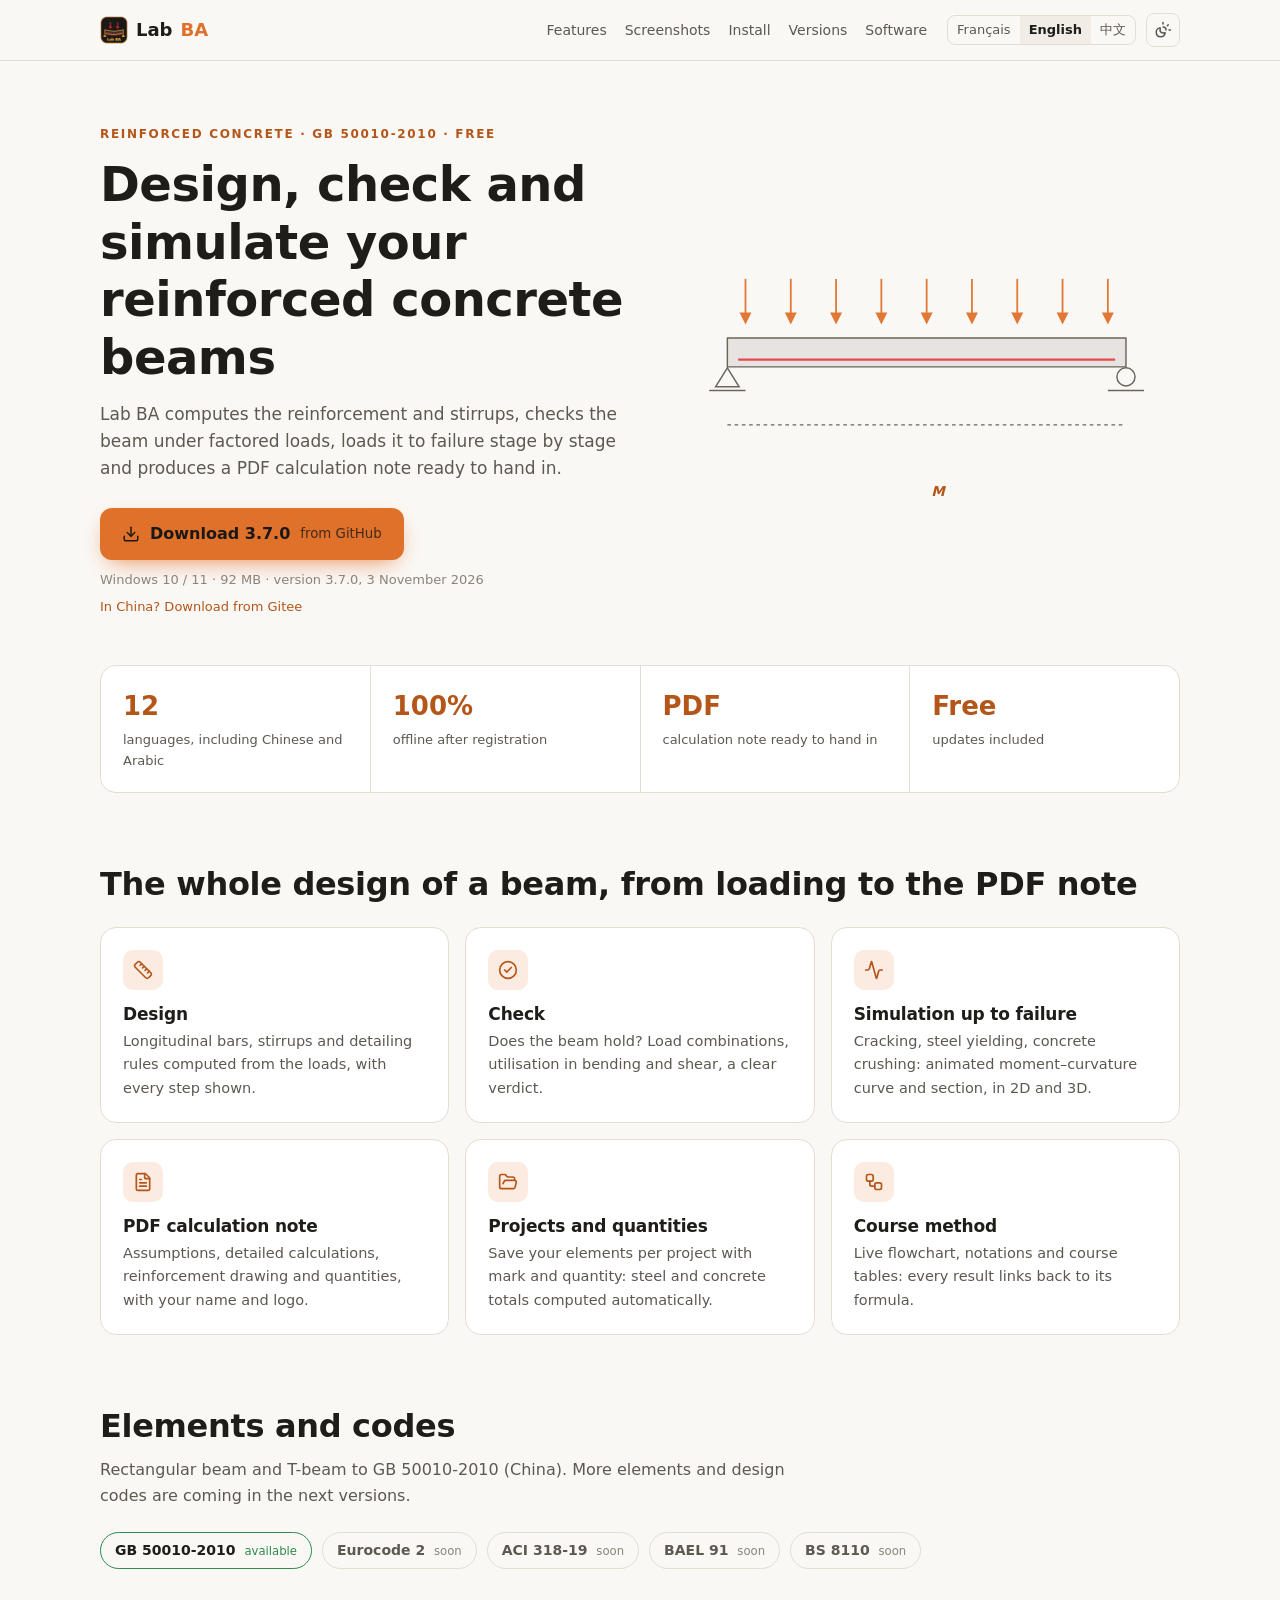
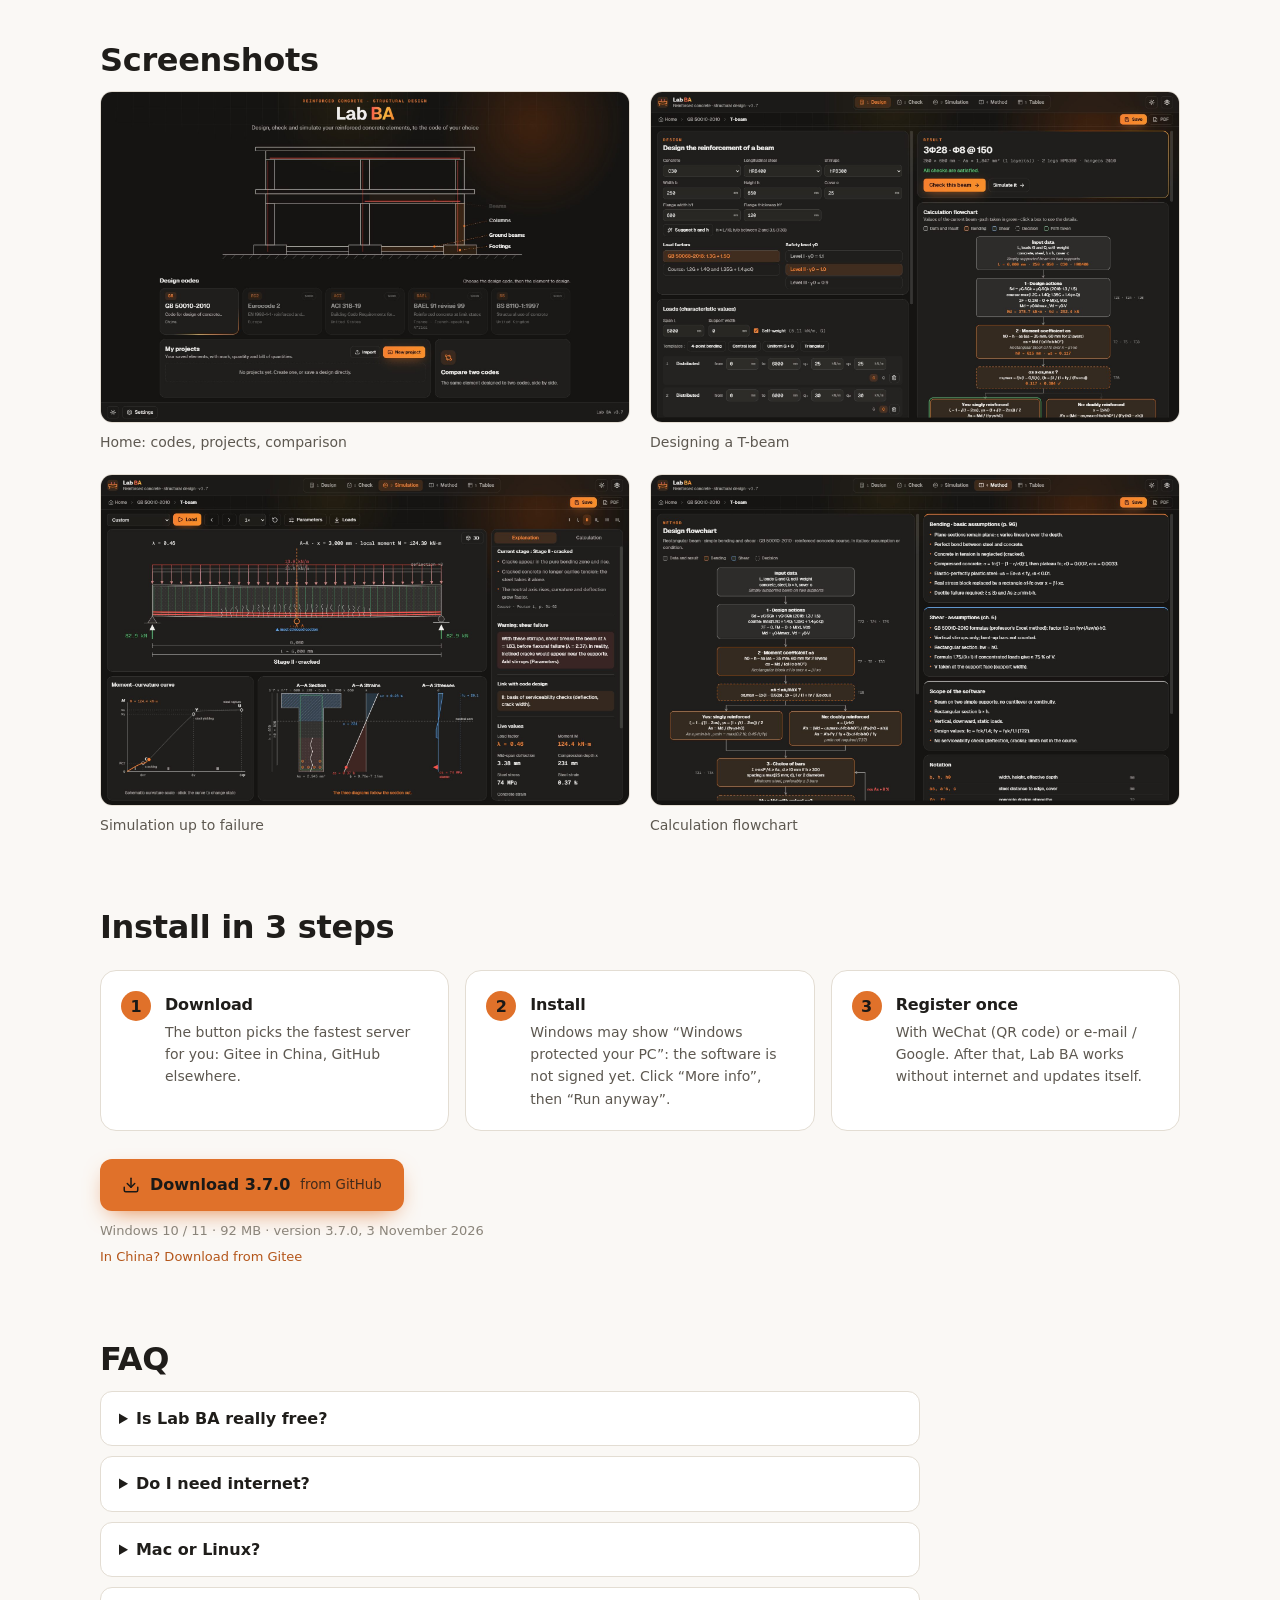
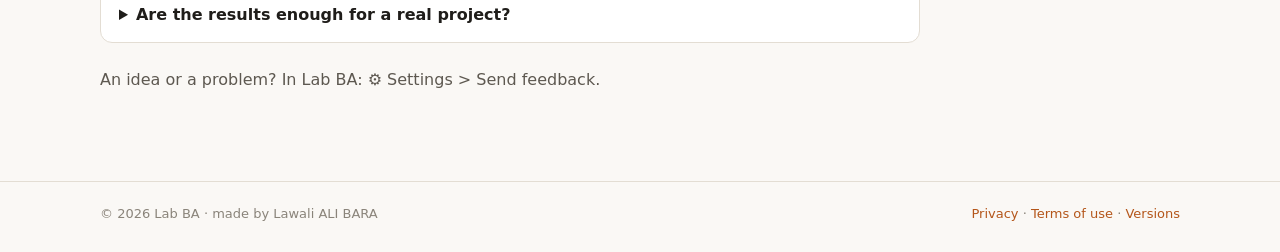
==== docs/en/index.html @ d9e6bc4f "Site : en/index.html" ====
<!doctype html>
<html lang="en-GB" data-langue="en">
<head>
<meta charset="utf-8">
<meta name="viewport" content="width=device-width, initial-scale=1">
<title>Lab BA · Free reinforced concrete software</title>
<meta name="description" content="Design, check and simulate reinforced concrete beams (GB 50010-2010). PDF calculation notes, simulation up to failure, 12 languages, offline. Free for Windows.">
<link rel="canonical" href="https://alibaralawali-creator.github.io/lab-ba/en/">
<link rel="alternate" hreflang="fr" href="https://alibaralawali-creator.github.io/lab-ba/">
<link rel="alternate" hreflang="en" href="https://alibaralawali-creator.github.io/lab-ba/en/">
<link rel="alternate" hreflang="zh" href="https://alibaralawali-creator.github.io/lab-ba/zh/">
<link rel="alternate" hreflang="x-default" href="https://alibaralawali-creator.github.io/lab-ba/">
<meta property="og:type" content="website">
<meta property="og:title" content="Lab BA · Free reinforced concrete software">
<meta property="og:description" content="Design, check and simulate reinforced concrete beams (GB 50010-2010). PDF calculation notes, simulation up to failure, 12 languages, offline. Free for Windows.">
<meta property="og:image" content="https://alibaralawali-creator.github.io/lab-ba/captures/apercu.jpg">
<meta property="og:url" content="https://alibaralawali-creator.github.io/lab-ba/en/">
<meta name="twitter:card" content="summary_large_image">
<meta name="theme-color" content="#1a1917">
<link rel="icon" href="../icone.png">
<link rel="stylesheet" href="../assets/style.css">
<script>try{var t=localStorage.getItem("labba-site-theme");if(t)document.documentElement.dataset.theme=t}catch(e){}</script>
<script src="../assets/site.js" defer></script>
</head>
<body>
<header class="entete">
  <div class="largeur entete-ligne">
    <a class="logo" href="index.html"><img src="../icone.png" alt="" width="28" height="28"> Lab <span>BA</span></a>
    <nav class="menu" aria-label="Menu">
      <a href="#fonctions">Features</a>
      <a href="#captures">Screenshots</a>
      <a href="#installation">Install</a>
      <a href="versions.html">Versions</a>
      <a href="logiciels.html">Software</a>
    </nav>
    <div class="outils">
      <div class="langues"><a href="../index.html" data-choix-langue="fr">Français</a><a href="../en/index.html" data-choix-langue="en" aria-current="true">English</a><a href="../zh/index.html" data-choix-langue="zh">中文</a></div>
      <button class="bouton-icone" data-theme-bouton aria-label="Toggle theme" title="Toggle theme"><svg class="icone" width="18" height="18" viewBox="0 0 24 24" fill="none" stroke="currentColor" stroke-width="2" stroke-linecap="round" stroke-linejoin="round" aria-hidden="true"><path d="M12 2v2"/><path d="M14.837 16.385a6 6 0 1 1-7.223-7.222c.624-.147.97.66.715 1.248a4 4 0 0 0 5.26 5.259c.589-.255 1.396.09 1.248.715"/><path d="M16 12a4 4 0 0 0-4-4"/><path d="m19 5-1.256 1.256"/><path d="M20 12h2"/></svg></button>
    </div>
  </div>
</header>
<main>
<section class="heros largeur">
  <div class="heros-texte">
    <p class="surtitre">Reinforced concrete · GB 50010-2010 · free</p>
    <h1>Design, check and simulate your reinforced concrete beams</h1>
    <p class="chapo">Lab BA computes the reinforcement and stirrups, checks the beam under factored loads, loads it to failure stage by stage and produces a PDF calculation note ready to hand in.</p>
    <div class="telechargement" data-gitee="https://gitee.com/alibaralawali/lab-ba/releases/download/v3.7.0/Lab-BA-Setup-3.7.0.exe" data-github="https://github.com/alibaralawali-creator/lab-ba/releases/download/v3.7.0/Lab-BA-Setup-3.7.0.exe">
  <a class="bouton-principal" href="https://github.com/alibaralawali-creator/lab-ba/releases/download/v3.7.0/Lab-BA-Setup-3.7.0.exe" data-lien-principal><svg class="icone" width="18" height="18" viewBox="0 0 24 24" fill="none" stroke="currentColor" stroke-width="2" stroke-linecap="round" stroke-linejoin="round" aria-hidden="true"><path d="M12 15V3"/><path d="M21 15v4a2 2 0 0 1-2 2H5a2 2 0 0 1-2-2v-4"/><path d="m7 10 5 5 5-5"/></svg> Download 3.7.0 <small data-serveur-texte data-gitee-texte="from Gitee (China)" data-github-texte="from GitHub">from GitHub</small></a>
  <p class="infos">Windows 10 / 11 · 92 MB · version 3.7.0, 3 November 2026</p>
  <a class="autre-serveur" href="https://gitee.com/alibaralawali/lab-ba/releases/download/v3.7.0/Lab-BA-Setup-3.7.0.exe" data-lien-autre data-gitee-texte="Outside China? Download from GitHub" data-github-texte="In China? Download from Gitee">In China? Download from Gitee</a>
</div>
  </div>
  <div class="heros-image"><svg class="poutre" viewBox="0 0 560 300" role="img" aria-label="Lab BA">
  <g class="trait-fleches"><g><line x1="80" x2="80" y1="58" y2="102"/><path d="M75,96 L80,106 L85,96 Z"/>
      <animateTransform attributeName="transform" type="translate" values="0,-24; 0,0; 0,0; 0,-24" keyTimes="0;0.3;0.8;1" dur="6s" repeatCount="indefinite"/>
      <animate attributeName="opacity" values="0;1;1;0" keyTimes="0;0.25;0.85;1" dur="6s" repeatCount="indefinite"/></g><g><line x1="130" x2="130" y1="58" y2="102"/><path d="M125,96 L130,106 L135,96 Z"/>
      <animateTransform attributeName="transform" type="translate" values="0,-24; 0,0; 0,0; 0,-24" keyTimes="0;0.3;0.8;1" dur="6s" repeatCount="indefinite"/>
      <animate attributeName="opacity" values="0;1;1;0" keyTimes="0;0.25;0.85;1" dur="6s" repeatCount="indefinite"/></g><g><line x1="180" x2="180" y1="58" y2="102"/><path d="M175,96 L180,106 L185,96 Z"/>
      <animateTransform attributeName="transform" type="translate" values="0,-24; 0,0; 0,0; 0,-24" keyTimes="0;0.3;0.8;1" dur="6s" repeatCount="indefinite"/>
      <animate attributeName="opacity" values="0;1;1;0" keyTimes="0;0.25;0.85;1" dur="6s" repeatCount="indefinite"/></g><g><line x1="230" x2="230" y1="58" y2="102"/><path d="M225,96 L230,106 L235,96 Z"/>
      <animateTransform attributeName="transform" type="translate" values="0,-24; 0,0; 0,0; 0,-24" keyTimes="0;0.3;0.8;1" dur="6s" repeatCount="indefinite"/>
      <animate attributeName="opacity" values="0;1;1;0" keyTimes="0;0.25;0.85;1" dur="6s" repeatCount="indefinite"/></g><g><line x1="280" x2="280" y1="58" y2="102"/><path d="M275,96 L280,106 L285,96 Z"/>
      <animateTransform attributeName="transform" type="translate" values="0,-24; 0,0; 0,0; 0,-24" keyTimes="0;0.3;0.8;1" dur="6s" repeatCount="indefinite"/>
      <animate attributeName="opacity" values="0;1;1;0" keyTimes="0;0.25;0.85;1" dur="6s" repeatCount="indefinite"/></g><g><line x1="330" x2="330" y1="58" y2="102"/><path d="M325,96 L330,106 L335,96 Z"/>
      <animateTransform attributeName="transform" type="translate" values="0,-24; 0,0; 0,0; 0,-24" keyTimes="0;0.3;0.8;1" dur="6s" repeatCount="indefinite"/>
      <animate attributeName="opacity" values="0;1;1;0" keyTimes="0;0.25;0.85;1" dur="6s" repeatCount="indefinite"/></g><g><line x1="380" x2="380" y1="58" y2="102"/><path d="M375,96 L380,106 L385,96 Z"/>
      <animateTransform attributeName="transform" type="translate" values="0,-24; 0,0; 0,0; 0,-24" keyTimes="0;0.3;0.8;1" dur="6s" repeatCount="indefinite"/>
      <animate attributeName="opacity" values="0;1;1;0" keyTimes="0;0.25;0.85;1" dur="6s" repeatCount="indefinite"/></g><g><line x1="430" x2="430" y1="58" y2="102"/><path d="M425,96 L430,106 L435,96 Z"/>
      <animateTransform attributeName="transform" type="translate" values="0,-24; 0,0; 0,0; 0,-24" keyTimes="0;0.3;0.8;1" dur="6s" repeatCount="indefinite"/>
      <animate attributeName="opacity" values="0;1;1;0" keyTimes="0;0.25;0.85;1" dur="6s" repeatCount="indefinite"/></g><g><line x1="480" x2="480" y1="58" y2="102"/><path d="M475,96 L480,106 L485,96 Z"/>
      <animateTransform attributeName="transform" type="translate" values="0,-24; 0,0; 0,0; 0,-24" keyTimes="0;0.3;0.8;1" dur="6s" repeatCount="indefinite"/>
      <animate attributeName="opacity" values="0;1;1;0" keyTimes="0;0.25;0.85;1" dur="6s" repeatCount="indefinite"/></g></g>
  <path class="beton"><animate attributeName="d" values="M60,118 Q280,118 500,118 L500,150 Q280,150 60,150 Z;M60,118 Q280,118 500,118 L500,150 Q280,150 60,150 Z;M60,118 Q280,140 500,118 L500,150 Q280,172 60,150 Z;M60,118 Q280,140 500,118 L500,150 Q280,172 60,150 Z;M60,118 Q280,118 500,118 L500,150 Q280,150 60,150 Z" keyTimes="0;0.25;0.75;0.85;1" dur="6s" repeatCount="indefinite"/></path>
  <path class="armature"><animate attributeName="d" values="M72,142 Q280,142 488,142;M72,142 Q280,142 488,142;M72,142 Q280,164 488,142;M72,142 Q280,164 488,142;M72,142 Q280,142 488,142" keyTimes="0;0.25;0.75;0.85;1" dur="6s" repeatCount="indefinite"/></path>
  <g class="fissures"><line x1="235" x2="232" y1="168" y2="142">
      <animate attributeName="opacity" values="0;0;1;1;0" keyTimes="0;0.45;0.55;0.85;1" dur="6s" repeatCount="indefinite"/></line><line x1="262" x2="265" y1="168" y2="142">
      <animate attributeName="opacity" values="0;0;1;1;0" keyTimes="0;0.48;0.5800000000000001;0.85;1" dur="6s" repeatCount="indefinite"/></line><line x1="290" x2="287" y1="168" y2="136">
      <animate attributeName="opacity" values="0;0;1;1;0" keyTimes="0;0.51;0.6100000000000001;0.85;1" dur="6s" repeatCount="indefinite"/></line><line x1="318" x2="321" y1="168" y2="142">
      <animate attributeName="opacity" values="0;0;1;1;0" keyTimes="0;0.54;0.64;0.85;1" dur="6s" repeatCount="indefinite"/></line><line x1="345" x2="342" y1="168" y2="142">
      <animate attributeName="opacity" values="0;0;1;1;0" keyTimes="0;0.5700000000000001;0.67;0.85;1" dur="6s" repeatCount="indefinite"/></line></g>
  <path class="appui" d="M60,151 L47,172 L73,172 Z"/><line class="appui" x1="40" x2="80" y1="176" y2="176"/>
  <circle class="appui" cx="500" cy="161" r="10"/><line class="appui" x1="480" x2="520" y1="176" y2="176"/>
  <line class="axe" x1="60" x2="500" y1="214" y2="214"/>
  <path class="moment" d="M60,214 Q280,318 500,214" pathLength="1"><animate attributeName="stroke-dashoffset" values="1;1;0;0;1" keyTimes="0;0.3;0.7;0.9;1" dur="6s" repeatCount="indefinite"/><animate attributeName="fill-opacity" values="0;0;1;1;0" keyTimes="0;0.4;0.7;0.9;1" dur="6s" repeatCount="indefinite"/></path>
  <text class="etiquette" x="285" y="292">M</text>
</svg></div>
</section>

<section class="chiffres largeur" aria-label="Lab BA">
  <div><strong>12</strong><span>languages, including Chinese and Arabic</span></div>
  <div><strong>100%</strong><span>offline after registration</span></div>
  <div><strong>PDF</strong><span>calculation note ready to hand in</span></div>
  <div><strong>Free</strong><span>updates included</span></div>
</section>

<section id="fonctions" class="bloc largeur">
  <h2>The whole design of a beam, from loading to the PDF note</h2>
  <div class="grille-fonctions">
    <article class="carte"><span class="pastille"><svg class="icone" width="20" height="20" viewBox="0 0 24 24" fill="none" stroke="currentColor" stroke-width="2" stroke-linecap="round" stroke-linejoin="round" aria-hidden="true"><path d="M21.3 15.3a2.4 2.4 0 0 1 0 3.4l-2.6 2.6a2.4 2.4 0 0 1-3.4 0L2.7 8.7a2.41 2.41 0 0 1 0-3.4l2.6-2.6a2.41 2.41 0 0 1 3.4 0Z"/><path d="m14.5 12.5 2-2"/><path d="m11.5 9.5 2-2"/><path d="m8.5 6.5 2-2"/><path d="m17.5 15.5 2-2"/></svg></span><h3>Design</h3><p>Longitudinal bars, stirrups and detailing rules computed from the loads, with every step shown.</p></article>
    <article class="carte"><span class="pastille"><svg class="icone" width="20" height="20" viewBox="0 0 24 24" fill="none" stroke="currentColor" stroke-width="2" stroke-linecap="round" stroke-linejoin="round" aria-hidden="true"><circle cx="12" cy="12" r="10"/><path d="m16 9-5.5 5.5L8 12"/></svg></span><h3>Check</h3><p>Does the beam hold? Load combinations, utilisation in bending and shear, a clear verdict.</p></article>
    <article class="carte"><span class="pastille"><svg class="icone" width="20" height="20" viewBox="0 0 24 24" fill="none" stroke="currentColor" stroke-width="2" stroke-linecap="round" stroke-linejoin="round" aria-hidden="true"><path d="M22 12h-2.48a2 2 0 0 0-1.93 1.46l-2.35 8.36a.25.25 0 0 1-.48 0L9.24 2.18a.25.25 0 0 0-.48 0l-2.35 8.36A2 2 0 0 1 4.49 12H2"/></svg></span><h3>Simulation up to failure</h3><p>Cracking, steel yielding, concrete crushing: animated moment–curvature curve and section, in 2D and 3D.</p></article>
    <article class="carte"><span class="pastille"><svg class="icone" width="20" height="20" viewBox="0 0 24 24" fill="none" stroke="currentColor" stroke-width="2" stroke-linecap="round" stroke-linejoin="round" aria-hidden="true"><path d="M6 22a2 2 0 0 1-2-2V4a2 2 0 0 1 2-2h8a2.4 2.4 0 0 1 1.704.706l3.588 3.588A2.4 2.4 0 0 1 20 8v12a2 2 0 0 1-2 2z"/><path d="M14 2v5a1 1 0 0 0 1 1h5"/><path d="M10 9H8"/><path d="M16 13H8"/><path d="M16 17H8"/></svg></span><h3>PDF calculation note</h3><p>Assumptions, detailed calculations, reinforcement drawing and quantities, with your name and logo.</p></article>
    <article class="carte"><span class="pastille"><svg class="icone" width="20" height="20" viewBox="0 0 24 24" fill="none" stroke="currentColor" stroke-width="2" stroke-linecap="round" stroke-linejoin="round" aria-hidden="true"><path d="m6 14 1.5-2.9A2 2 0 0 1 9.24 10H20a2 2 0 0 1 1.94 2.5l-1.54 6a2 2 0 0 1-1.95 1.5H4a2 2 0 0 1-2-2V5a2 2 0 0 1 2-2h3.9a2 2 0 0 1 1.69.9l.81 1.2a2 2 0 0 0 1.67.9H18a2 2 0 0 1 2 2v2"/></svg></span><h3>Projects and quantities</h3><p>Save your elements per project with mark and quantity: steel and concrete totals computed automatically.</p></article>
    <article class="carte"><span class="pastille"><svg class="icone" width="20" height="20" viewBox="0 0 24 24" fill="none" stroke="currentColor" stroke-width="2" stroke-linecap="round" stroke-linejoin="round" aria-hidden="true"><rect width="8" height="8" x="3" y="3" rx="2"/><path d="M7 11v4a2 2 0 0 0 2 2h4"/><rect width="8" height="8" x="13" y="13" rx="2"/></svg></span><h3>Course method</h3><p>Live flowchart, notations and course tables: every result links back to its formula.</p></article>
  </div>
</section>

<section class="bloc largeur">
  <h2>Elements and codes</h2>
  <p class="texte-section">Rectangular beam and T-beam to GB 50010-2010 (China). More elements and design codes are coming in the next versions.</p>
  <div class="normes">
    <span class="norme dispo">GB 50010-2010 <small>available</small></span>
    <span class="norme">Eurocode 2 <small>soon</small></span>
    <span class="norme">ACI 318-19 <small>soon</small></span>
    <span class="norme">BAEL 91 <small>soon</small></span>
    <span class="norme">BS 8110 <small>soon</small></span>
  </div>
</section>

<section id="captures" class="bloc largeur">
  <h2>Screenshots</h2>
  <div class="grille-captures">
    <figure class="capture"><button data-agrandir="../captures/en-accueil.jpg" aria-label="Enlarge : Home: codes, projects, comparison">
      <img src="../captures/en-accueil.jpg" alt="Home: codes, projects, comparison" width="1440" height="900" loading="lazy"></button>
      <figcaption>Home: codes, projects, comparison</figcaption></figure>
    <figure class="capture"><button data-agrandir="../captures/en-dimensionnement.jpg" aria-label="Enlarge : Designing a T-beam">
      <img src="../captures/en-dimensionnement.jpg" alt="Designing a T-beam" width="1440" height="900" loading="lazy"></button>
      <figcaption>Designing a T-beam</figcaption></figure>
    <figure class="capture"><button data-agrandir="../captures/en-simulation.jpg" aria-label="Enlarge : Simulation up to failure">
      <img src="../captures/en-simulation.jpg" alt="Simulation up to failure" width="1440" height="900" loading="lazy"></button>
      <figcaption>Simulation up to failure</figcaption></figure>
    <figure class="capture"><button data-agrandir="../captures/en-methode.jpg" aria-label="Enlarge : Calculation flowchart">
      <img src="../captures/en-methode.jpg" alt="Calculation flowchart" width="1440" height="900" loading="lazy"></button>
      <figcaption>Calculation flowchart</figcaption></figure>
  </div>
</section>

<section id="installation" class="bloc largeur">
  <h2>Install in 3 steps</h2>
  <ol class="etapes">
    <li><span class="numero">1</span><div><h3>Download</h3><p>The button picks the fastest server for you: Gitee in China, GitHub elsewhere.</p></div></li>
    <li><span class="numero">2</span><div><h3>Install</h3><p>Windows may show “Windows protected your PC”: the software is not signed yet. Click “More info”, then “Run anyway”.</p></div></li>
    <li><span class="numero">3</span><div><h3>Register once</h3><p>With WeChat (QR code) or e-mail / Google. After that, Lab BA works without internet and updates itself.</p></div></li>
  </ol>
  <div class="telechargement" data-gitee="https://gitee.com/alibaralawali/lab-ba/releases/download/v3.7.0/Lab-BA-Setup-3.7.0.exe" data-github="https://github.com/alibaralawali-creator/lab-ba/releases/download/v3.7.0/Lab-BA-Setup-3.7.0.exe">
  <a class="bouton-principal" href="https://github.com/alibaralawali-creator/lab-ba/releases/download/v3.7.0/Lab-BA-Setup-3.7.0.exe" data-lien-principal><svg class="icone" width="18" height="18" viewBox="0 0 24 24" fill="none" stroke="currentColor" stroke-width="2" stroke-linecap="round" stroke-linejoin="round" aria-hidden="true"><path d="M12 15V3"/><path d="M21 15v4a2 2 0 0 1-2 2H5a2 2 0 0 1-2-2v-4"/><path d="m7 10 5 5 5-5"/></svg> Download 3.7.0 <small data-serveur-texte data-gitee-texte="from Gitee (China)" data-github-texte="from GitHub">from GitHub</small></a>
  <p class="infos">Windows 10 / 11 · 92 MB · version 3.7.0, 3 November 2026</p>
  <a class="autre-serveur" href="https://gitee.com/alibaralawali/lab-ba/releases/download/v3.7.0/Lab-BA-Setup-3.7.0.exe" data-lien-autre data-gitee-texte="Outside China? Download from GitHub" data-github-texte="In China? Download from Gitee">In China? Download from Gitee</a>
</div>
</section>

<section class="bloc largeur">
  <h2>FAQ</h2>
  <div class="faq">
    <details><summary>Is Lab BA really free?</summary><p>Yes, all current features and updates are free.</p></details>
    <details><summary>Do I need internet?</summary><p>Only to register and to update. Calculations and PDFs work offline, and your projects stay on your computer.</p></details>
    <details><summary>Mac or Linux?</summary><p>Not yet: Lab BA runs on Windows 10 and 11 (64-bit).</p></details>
    <details><summary>Are the results enough for a real project?</summary><p>Lab BA is a study and preliminary design tool: results must be checked by a qualified engineer.</p></details>
  </div>
  <p class="texte-section avis">An idea or a problem? In Lab BA: ⚙ Settings > Send feedback.</p>
</section>
</main>
<dialog class="visionneuse" aria-label="Screenshots"><button class="bouton-icone fermer" aria-label="Close"><svg class="icone" width="20" height="20" viewBox="0 0 24 24" fill="none" stroke="currentColor" stroke-width="2" stroke-linecap="round" stroke-linejoin="round" aria-hidden="true"><path d="M18 6 6 18"/><path d="m6 6 12 12"/></svg></button><img alt=""></dialog>
<footer class="pied">
  <div class="largeur pied-ligne">
    <span>© 2026 Lab BA · made by Lawali ALI BARA</span>
    <span><a href="../confidentialite.html">Privacy</a> · <a href="../conditions.html">Terms of use</a> · <a href="versions.html">Versions</a></span>
  </div>
</footer>
</body>
</html>
---- docs/assets/style.css ----
/* Vitrine Lab BA : mêmes couleurs que le logiciel (sombre par défaut, orange), polices système (Google Fonts bloqué en Chine) */
:root {
  --fond: #faf8f5;
  --fond-2: #ffffff;
  --fond-3: #f1ede6;
  --texte: #1f1d1a;
  --texte-2: #5d5850;
  --texte-3: #8a847a;
  --bord: #e3ddd3;
  --primaire: #e0712a;
  --primaire-texte: #b4561a;
  --sur-primaire: #1a1917;
  --trait: #6b655c;
  --vert: #2f8a4c;
  color-scheme: light;
}
@media (prefers-color-scheme: dark) {
  :root:not([data-theme="light"]) {
    --fond: #1a1917; --fond-2: #22201d; --fond-3: #2a2824; --texte: #ece8e1; --texte-2: #b5afa5; --texte-3: #857f76;
    --bord: #3a3733; --primaire: #f08a3e; --primaire-texte: #f5a35f; --trait: #a39d93; --vert: #5cc47c; color-scheme: dark;
  }
}
:root[data-theme="dark"] {
  --fond: #1a1917; --fond-2: #22201d; --fond-3: #2a2824; --texte: #ece8e1; --texte-2: #b5afa5; --texte-3: #857f76;
  --bord: #3a3733; --primaire: #f08a3e; --primaire-texte: #f5a35f; --trait: #a39d93; --vert: #5cc47c; color-scheme: dark;
}

* { box-sizing: border-box; }
html { scroll-behavior: smooth; scroll-padding-top: 72px; }
body {
  margin: 0; background: var(--fond); color: var(--texte); line-height: 1.6;
  font-family: "Segoe UI", system-ui, -apple-system, "PingFang SC", "Microsoft YaHei", "Noto Sans", sans-serif;
  -webkit-font-smoothing: antialiased;
}
a { color: var(--primaire-texte); text-decoration: none; }
a:hover { text-decoration: underline; }
img { max-width: 100%; height: auto; display: block; }
h1, h2, h3 { line-height: 1.2; letter-spacing: -0.01em; }
.largeur { width: 100%; max-width: 1120px; margin: 0 auto; padding: 0 20px; }
.icone { flex: none; }

/* En-tête */
.entete { position: sticky; top: 0; z-index: 10; background: color-mix(in srgb, var(--fond) 88%, transparent); backdrop-filter: blur(10px); border-bottom: 1px solid var(--bord); }
.entete-ligne { display: flex; align-items: center; gap: 20px; height: 60px; }
.logo { display: flex; align-items: center; gap: 8px; font-weight: 700; font-size: 18px; color: var(--texte); }
.logo span { color: var(--primaire); }
.logo:hover { text-decoration: none; }
.menu { display: flex; gap: 18px; margin-left: auto; font-size: 14px; }
.menu a { color: var(--texte-2); }
.menu a:hover, .menu a[aria-current] { color: var(--texte); text-decoration: none; }
.outils { display: flex; align-items: center; gap: 10px; }
.langues { display: flex; border: 1px solid var(--bord); border-radius: 8px; overflow: hidden; font-size: 13px; }
.langues a { padding: 4px 9px; color: var(--texte-2); }
.langues a[aria-current] { background: var(--fond-3); color: var(--texte); font-weight: 600; }
.langues a:hover { text-decoration: none; color: var(--texte); }
.bouton-icone { display: inline-flex; align-items: center; justify-content: center; width: 34px; height: 34px; border-radius: 8px; border: 1px solid var(--bord); background: transparent; color: var(--texte-2); cursor: pointer; }
.bouton-icone:hover { color: var(--texte); background: var(--fond-3); }

/* Héros */
.heros { display: grid; grid-template-columns: 1.05fr 1fr; gap: 40px; align-items: center; padding-top: 64px; padding-bottom: 48px; }
.surtitre { margin: 0; color: var(--primaire-texte); font-size: 12px; font-weight: 700; letter-spacing: 0.14em; text-transform: uppercase; }
h1 { font-size: clamp(30px, 4.4vw, 48px); margin: 12px 0 14px; }
.chapo { color: var(--texte-2); font-size: 17px; margin: 0 0 26px; max-width: 560px; }
.poutre { width: 100%; height: auto; }
.poutre .trait-fleches { stroke: var(--primaire); fill: var(--primaire); stroke-width: 2; }
.poutre .beton { fill: color-mix(in srgb, var(--trait) 14%, transparent); stroke: var(--trait); stroke-width: 1.6; }
.poutre .armature { fill: none; stroke: #e5484d; stroke-width: 2.4; }
.poutre .fissures { stroke: var(--texte-2); stroke-width: 1.4; }
.poutre .appui, .poutre .axe { fill: none; stroke: var(--trait); stroke-width: 1.6; }
.poutre .axe { stroke-dasharray: 4 4; }
.poutre .moment { fill: color-mix(in srgb, var(--primaire) 12%, transparent); stroke: var(--primaire); stroke-width: 2; stroke-dasharray: 1; }
.poutre .etiquette { fill: var(--primaire-texte); font: italic 600 15px "Segoe UI", system-ui, sans-serif; }

/* Téléchargement */
.telechargement { display: flex; flex-direction: column; align-items: flex-start; gap: 6px; }
.bouton-principal { display: inline-flex; align-items: center; gap: 10px; padding: 13px 22px; border-radius: 12px; background: var(--primaire); color: var(--sur-primaire); font-weight: 700; font-size: 16px; box-shadow: 0 8px 24px -10px var(--primaire); transition: transform 0.15s; }
.bouton-principal small { font-weight: 500; opacity: 0.8; }
.bouton-principal:hover { text-decoration: none; transform: translateY(-1px); }
.infos { margin: 4px 0 0; font-size: 13px; color: var(--texte-3); }
.autre-serveur { font-size: 13px; }

/* Chiffres */
.chiffres.largeur { width: calc(100% - 40px); max-width: 1080px; }
.chiffres { display: grid; grid-template-columns: repeat(4, 1fr); gap: 1px; background: var(--bord); border: 1px solid var(--bord); border-radius: 16px; overflow: hidden; padding: 0; }
.chiffres div { background: var(--fond-2); padding: 20px 22px; display: flex; flex-direction: column; gap: 2px; }
.chiffres strong { font-size: 26px; color: var(--primaire-texte); }
.chiffres span { font-size: 13px; color: var(--texte-2); }

/* Sections */
.bloc { padding-top: 72px; }
.bloc h2, .page h1 { font-size: clamp(24px, 3vw, 32px); margin: 0 0 12px; }
.texte-section { color: var(--texte-2); max-width: 720px; margin: 0 0 24px; }
.carte { background: var(--fond-2); border: 1px solid var(--bord); border-radius: 16px; padding: 22px; }
.grille-fonctions { display: grid; grid-template-columns: repeat(3, 1fr); gap: 16px; margin-top: 24px; }
.grille-fonctions h3 { font-size: 17px; margin: 14px 0 6px; }
.grille-fonctions p { margin: 0; color: var(--texte-2); font-size: 14.5px; }
.pastille { display: inline-flex; align-items: center; justify-content: center; width: 40px; height: 40px; border-radius: 10px; background: color-mix(in srgb, var(--primaire) 14%, transparent); color: var(--primaire-texte); }
.normes { display: flex; flex-wrap: wrap; gap: 10px; }
.norme { border: 1px solid var(--bord); border-radius: 999px; padding: 6px 14px; font-weight: 600; font-size: 14px; color: var(--texte-2); }
.norme small { font-weight: 500; color: var(--texte-3); margin-left: 4px; }
.norme.dispo { border-color: var(--vert); color: var(--texte); }
.norme.dispo small { color: var(--vert); }

/* Captures */
.grille-captures { display: grid; grid-template-columns: repeat(2, 1fr); gap: 20px; }
.capture { margin: 0; }
.capture button { display: block; width: 100%; padding: 0; border: 1px solid var(--bord); border-radius: 12px; overflow: hidden; cursor: zoom-in; background: var(--fond-3); }
.capture img { transition: transform 0.3s; }
.capture button:hover img { transform: scale(1.02); }
.capture figcaption { margin-top: 8px; font-size: 14px; color: var(--texte-2); }
.visionneuse { border: 0; padding: 0; background: transparent; max-width: 96vw; max-height: 94vh; }
.visionneuse::backdrop { background: rgb(0 0 0 / 0.82); }
.visionneuse img { max-height: 90vh; border-radius: 10px; }
.visionneuse .fermer { position: absolute; top: 8px; right: 8px; background: rgb(0 0 0 / 0.6); color: #fff; border-color: transparent; }

/* Installation, FAQ */
.etapes { list-style: none; padding: 0; margin: 24px 0 28px; display: grid; grid-template-columns: repeat(3, 1fr); gap: 16px; }
.etapes li { display: flex; gap: 14px; background: var(--fond-2); border: 1px solid var(--bord); border-radius: 16px; padding: 20px; }
.etapes h3 { margin: 4px 0 6px; font-size: 16px; }
.etapes p { margin: 0; color: var(--texte-2); font-size: 14px; }
.numero { flex: none; width: 30px; height: 30px; border-radius: 50%; background: var(--primaire); color: var(--sur-primaire); font-weight: 700; display: flex; align-items: center; justify-content: center; }
.faq { display: grid; gap: 10px; max-width: 820px; }
.faq details { background: var(--fond-2); border: 1px solid var(--bord); border-radius: 12px; padding: 14px 18px; }
.faq summary { cursor: pointer; font-weight: 600; }
.faq p { margin: 10px 0 0; color: var(--texte-2); }
.avis { margin-top: 24px; }

/* Versions, logiciels */
.page { padding-top: 48px; }
.page > .telechargement { margin-bottom: 32px; }
.version { margin-bottom: 16px; }
.version header { display: flex; align-items: center; gap: 12px; flex-wrap: wrap; }
.version h2 { font-size: 20px; margin: 0; }
.version time { color: var(--texte-3); font-size: 14px; margin-left: auto; }
.version ul { margin: 12px 0 0; padding-left: 20px; color: var(--texte-2); }
.liens-version { margin: 12px 0 0; font-size: 13px; color: var(--texte-3); }
.badge { background: color-mix(in srgb, var(--primaire) 16%, transparent); color: var(--primaire-texte); font-size: 12px; font-weight: 700; border-radius: 999px; padding: 2px 10px; }
.badge.discret { background: var(--fond-3); color: var(--texte-3); }
.grille-logiciels { display: grid; grid-template-columns: repeat(2, 1fr); gap: 16px; }
.logiciel { display: flex; gap: 18px; color: var(--texte); }
.logiciel:hover { text-decoration: none; border-color: var(--primaire); }
.logiciel h2 { font-size: 20px; margin: 0 0 6px; display: flex; align-items: center; gap: 8px; }
.logiciel p { margin: 0 0 10px; color: var(--texte-2); }
.logiciel .lien { color: var(--primaire-texte); display: inline-flex; align-items: center; gap: 4px; font-weight: 600; }
.a-venir { opacity: 0.8; }

/* Pied */
.pied { margin-top: 88px; border-top: 1px solid var(--bord); }
.pied-ligne { display: flex; justify-content: space-between; flex-wrap: wrap; gap: 10px; padding-top: 22px; padding-bottom: 28px; font-size: 13px; color: var(--texte-3); }

/* Téléphones et tablettes */
@media (max-width: 900px) {
  .heros { grid-template-columns: 1fr; padding-top: 36px; gap: 24px; }
  .heros-image { order: -1; max-width: 520px; }
  .grille-fonctions, .etapes { grid-template-columns: 1fr 1fr; }
  .menu { display: none; }
  .outils { margin-left: auto; }
}
@media (max-width: 600px) {
  .chiffres { grid-template-columns: 1fr 1fr; }
  .grille-fonctions, .etapes, .grille-captures, .grille-logiciels { grid-template-columns: 1fr; }
  .bloc { padding-top: 56px; }
  .bouton-principal { width: 100%; justify-content: center; flex-wrap: wrap; }
  .logo { font-size: 16px; }
  .langues a { padding: 4px 7px; }
}
@media (prefers-reduced-motion: reduce) {
  html { scroll-behavior: auto; }
}
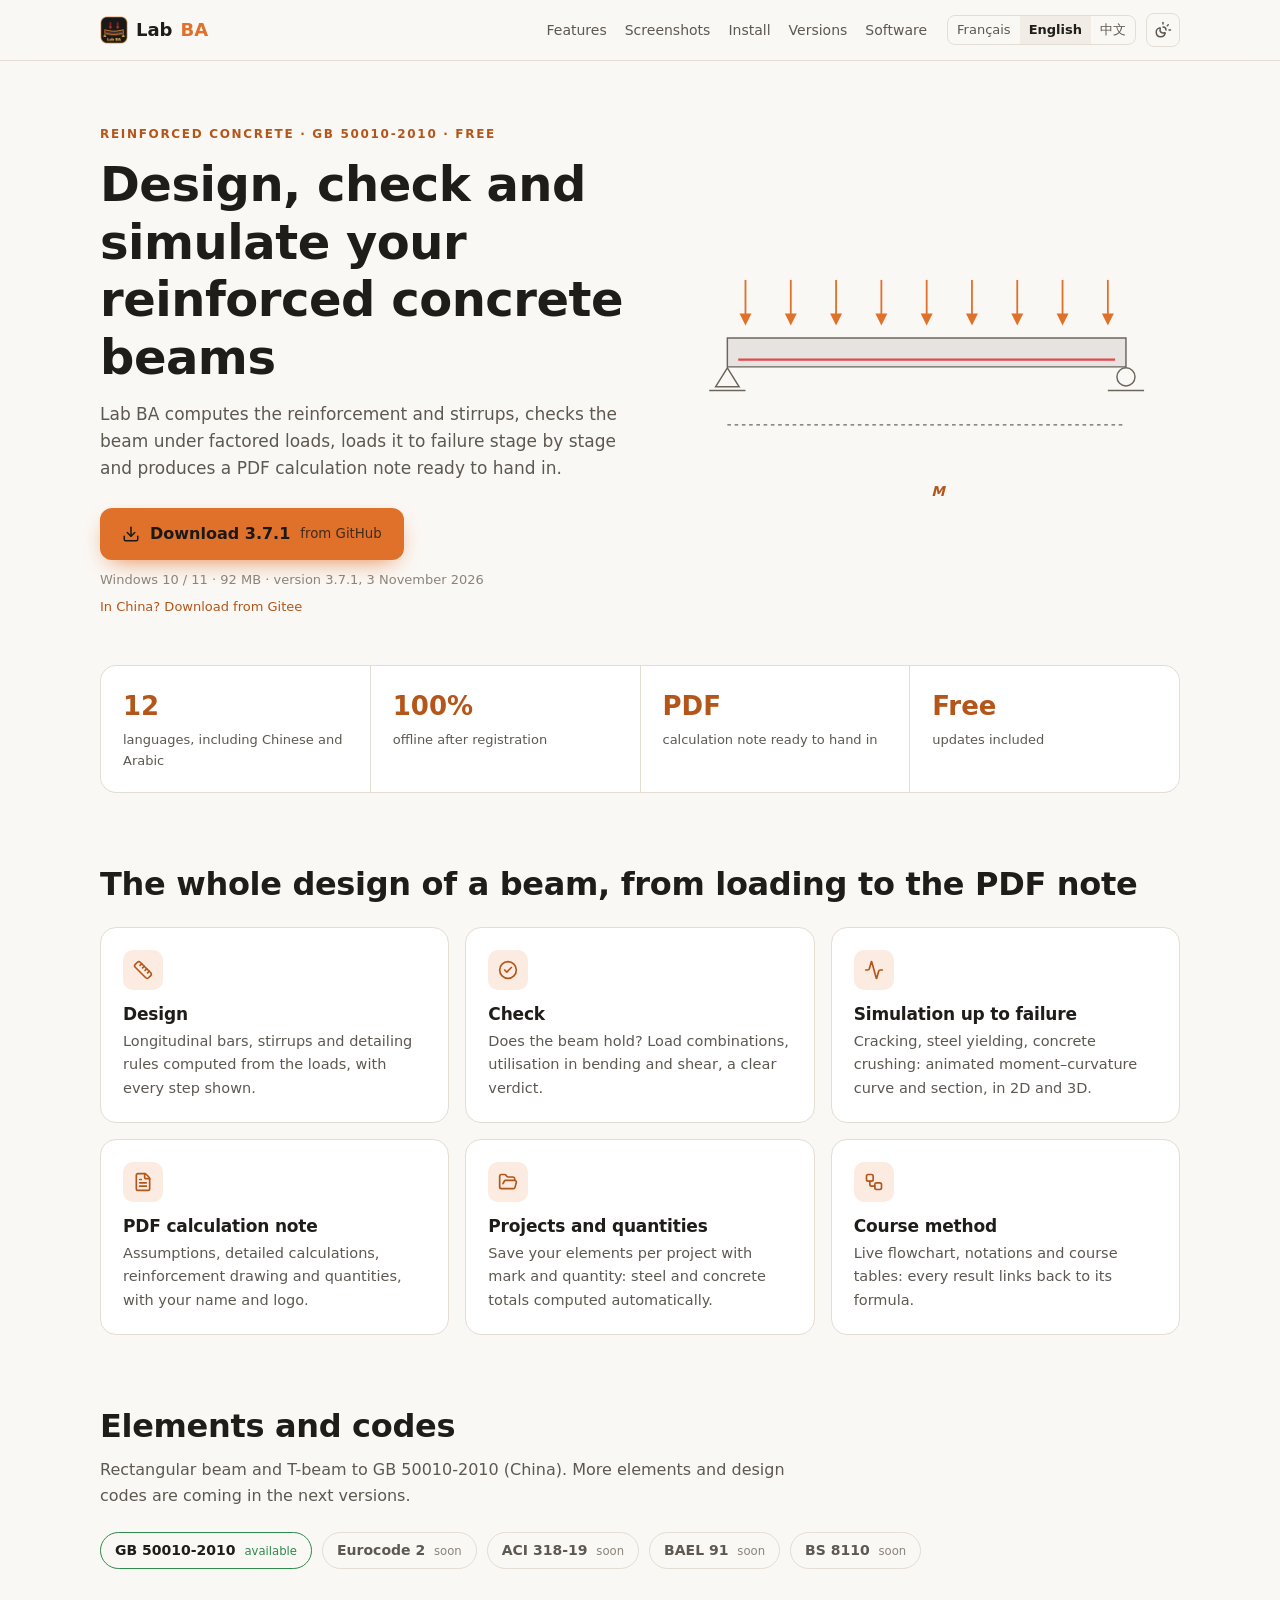
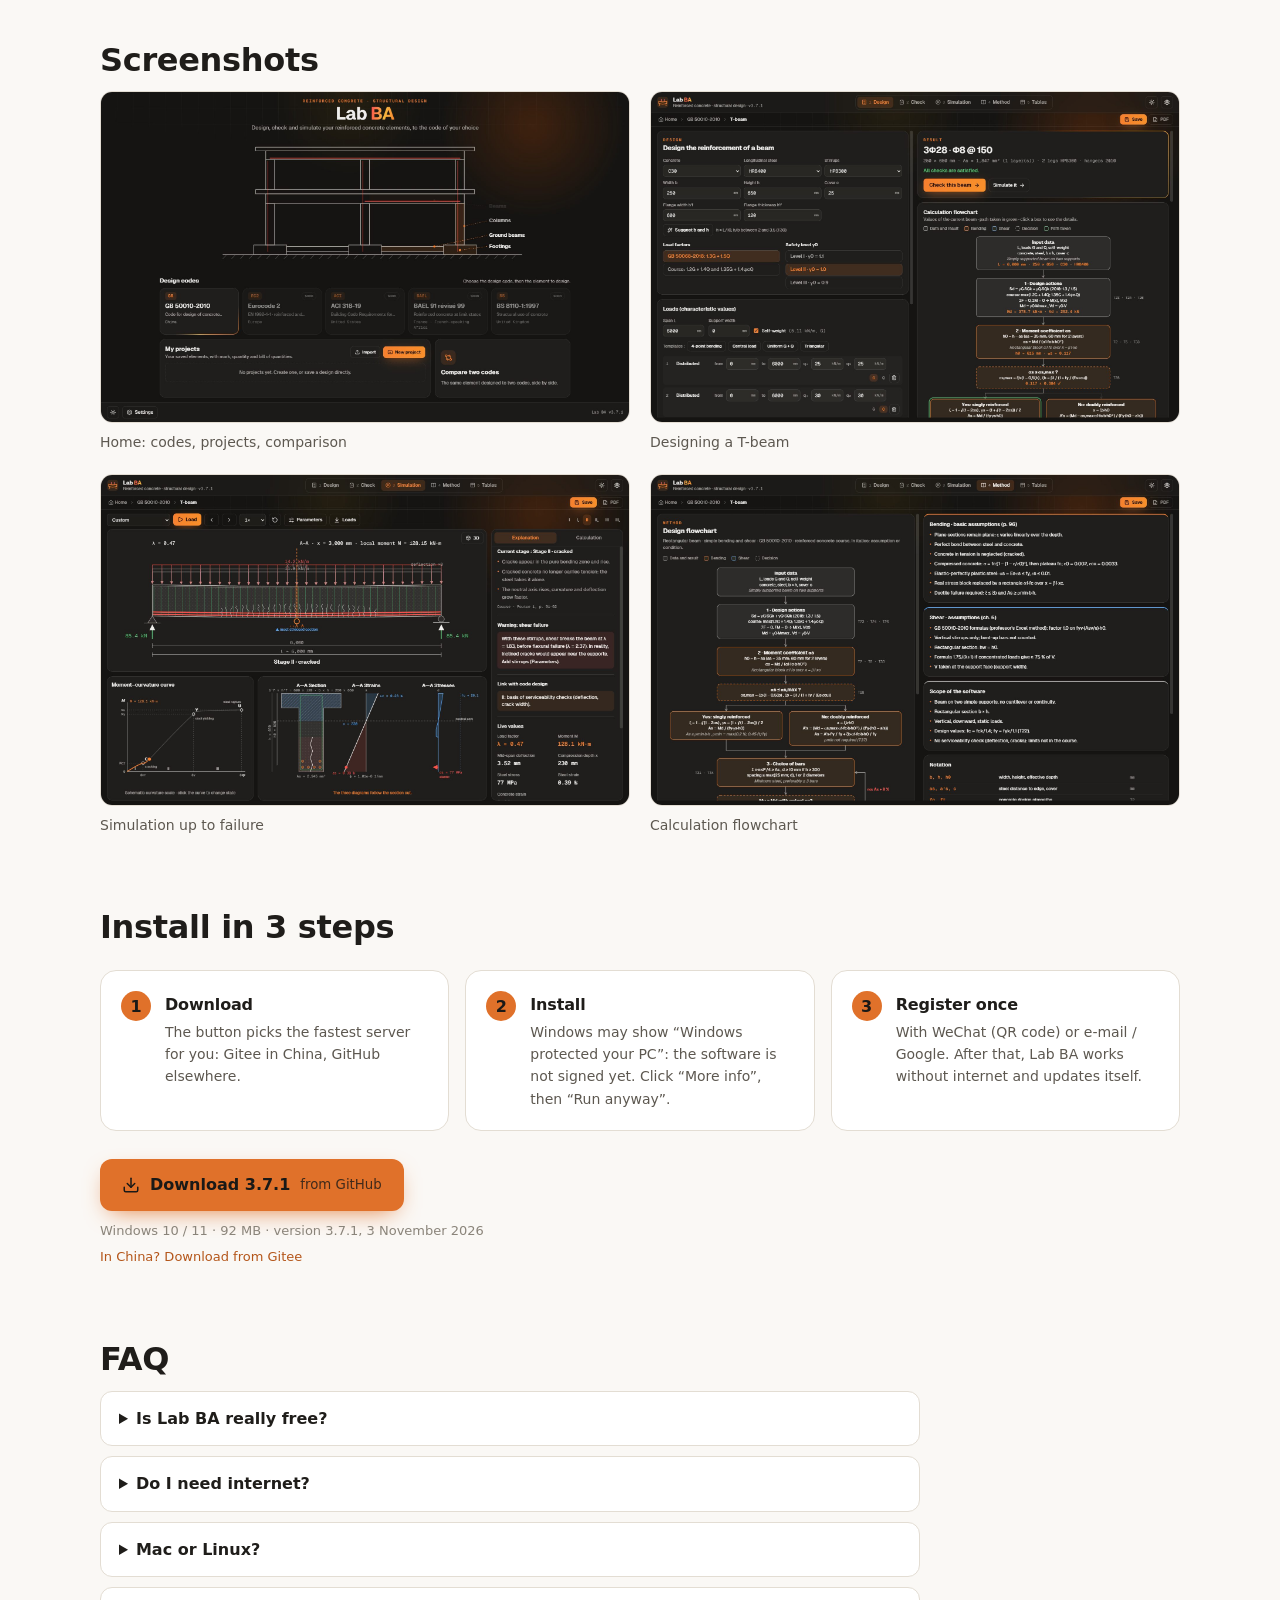
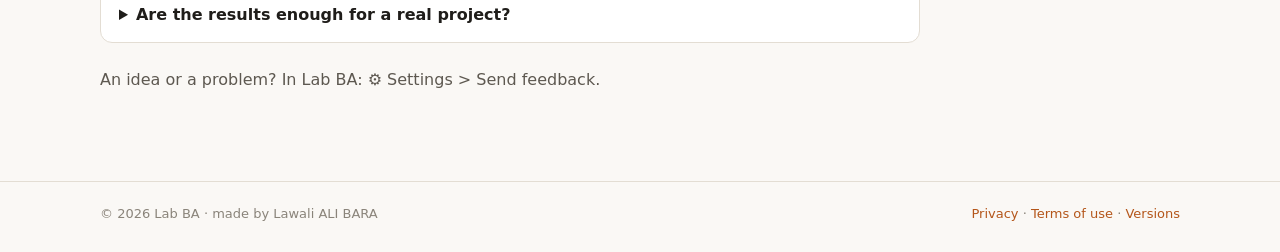
==== commit a726765e: "Site : en/index.html" ====
--- a/docs/en/index.html
+++ b/docs/en/index.html
@@ -45,10 +45,10 @@
     <p class="surtitre">Reinforced concrete · GB 50010-2010 · free</p>
     <h1>Design, check and simulate your reinforced concrete beams</h1>
     <p class="chapo">Lab BA computes the reinforcement and stirrups, checks the beam under factored loads, loads it to failure stage by stage and produces a PDF calculation note ready to hand in.</p>
-    <div class="telechargement" data-gitee="https://gitee.com/alibaralawali/lab-ba/releases/download/v3.7.0/Lab-BA-Setup-3.7.0.exe" data-github="https://github.com/alibaralawali-creator/lab-ba/releases/download/v3.7.0/Lab-BA-Setup-3.7.0.exe">
-  <a class="bouton-principal" href="https://github.com/alibaralawali-creator/lab-ba/releases/download/v3.7.0/Lab-BA-Setup-3.7.0.exe" data-lien-principal><svg class="icone" width="18" height="18" viewBox="0 0 24 24" fill="none" stroke="currentColor" stroke-width="2" stroke-linecap="round" stroke-linejoin="round" aria-hidden="true"><path d="M12 15V3"/><path d="M21 15v4a2 2 0 0 1-2 2H5a2 2 0 0 1-2-2v-4"/><path d="m7 10 5 5 5-5"/></svg> Download 3.7.0 <small data-serveur-texte data-gitee-texte="from Gitee (China)" data-github-texte="from GitHub">from GitHub</small></a>
-  <p class="infos">Windows 10 / 11 · 92 MB · version 3.7.0, 3 November 2026</p>
-  <a class="autre-serveur" href="https://gitee.com/alibaralawali/lab-ba/releases/download/v3.7.0/Lab-BA-Setup-3.7.0.exe" data-lien-autre data-gitee-texte="Outside China? Download from GitHub" data-github-texte="In China? Download from Gitee">In China? Download from Gitee</a>
+    <div class="telechargement" data-gitee="https://gitee.com/alibaralawali/lab-ba/releases/download/v3.7.1/Lab-BA-Setup-3.7.1.exe" data-github="https://github.com/alibaralawali-creator/lab-ba/releases/download/v3.7.1/Lab-BA-Setup-3.7.1.exe">
+  <a class="bouton-principal" href="https://github.com/alibaralawali-creator/lab-ba/releases/download/v3.7.1/Lab-BA-Setup-3.7.1.exe" data-lien-principal><svg class="icone" width="18" height="18" viewBox="0 0 24 24" fill="none" stroke="currentColor" stroke-width="2" stroke-linecap="round" stroke-linejoin="round" aria-hidden="true"><path d="M12 15V3"/><path d="M21 15v4a2 2 0 0 1-2 2H5a2 2 0 0 1-2-2v-4"/><path d="m7 10 5 5 5-5"/></svg> Download 3.7.1 <small data-serveur-texte data-gitee-texte="from Gitee (China)" data-github-texte="from GitHub">from GitHub</small></a>
+  <p class="infos">Windows 10 / 11 · 92 MB · version 3.7.1, 3 November 2026</p>
+  <a class="autre-serveur" href="https://gitee.com/alibaralawali/lab-ba/releases/download/v3.7.1/Lab-BA-Setup-3.7.1.exe" data-lien-autre data-gitee-texte="Outside China? Download from GitHub" data-github-texte="In China? Download from Gitee">In China? Download from Gitee</a>
 </div>
   </div>
   <div class="heros-image"><svg class="poutre" viewBox="0 0 560 300" role="img" aria-label="Lab BA">
@@ -143,10 +143,10 @@
     <li><span class="numero">2</span><div><h3>Install</h3><p>Windows may show “Windows protected your PC”: the software is not signed yet. Click “More info”, then “Run anyway”.</p></div></li>
     <li><span class="numero">3</span><div><h3>Register once</h3><p>With WeChat (QR code) or e-mail / Google. After that, Lab BA works without internet and updates itself.</p></div></li>
   </ol>
-  <div class="telechargement" data-gitee="https://gitee.com/alibaralawali/lab-ba/releases/download/v3.7.0/Lab-BA-Setup-3.7.0.exe" data-github="https://github.com/alibaralawali-creator/lab-ba/releases/download/v3.7.0/Lab-BA-Setup-3.7.0.exe">
-  <a class="bouton-principal" href="https://github.com/alibaralawali-creator/lab-ba/releases/download/v3.7.0/Lab-BA-Setup-3.7.0.exe" data-lien-principal><svg class="icone" width="18" height="18" viewBox="0 0 24 24" fill="none" stroke="currentColor" stroke-width="2" stroke-linecap="round" stroke-linejoin="round" aria-hidden="true"><path d="M12 15V3"/><path d="M21 15v4a2 2 0 0 1-2 2H5a2 2 0 0 1-2-2v-4"/><path d="m7 10 5 5 5-5"/></svg> Download 3.7.0 <small data-serveur-texte data-gitee-texte="from Gitee (China)" data-github-texte="from GitHub">from GitHub</small></a>
-  <p class="infos">Windows 10 / 11 · 92 MB · version 3.7.0, 3 November 2026</p>
-  <a class="autre-serveur" href="https://gitee.com/alibaralawali/lab-ba/releases/download/v3.7.0/Lab-BA-Setup-3.7.0.exe" data-lien-autre data-gitee-texte="Outside China? Download from GitHub" data-github-texte="In China? Download from Gitee">In China? Download from Gitee</a>
+  <div class="telechargement" data-gitee="https://gitee.com/alibaralawali/lab-ba/releases/download/v3.7.1/Lab-BA-Setup-3.7.1.exe" data-github="https://github.com/alibaralawali-creator/lab-ba/releases/download/v3.7.1/Lab-BA-Setup-3.7.1.exe">
+  <a class="bouton-principal" href="https://github.com/alibaralawali-creator/lab-ba/releases/download/v3.7.1/Lab-BA-Setup-3.7.1.exe" data-lien-principal><svg class="icone" width="18" height="18" viewBox="0 0 24 24" fill="none" stroke="currentColor" stroke-width="2" stroke-linecap="round" stroke-linejoin="round" aria-hidden="true"><path d="M12 15V3"/><path d="M21 15v4a2 2 0 0 1-2 2H5a2 2 0 0 1-2-2v-4"/><path d="m7 10 5 5 5-5"/></svg> Download 3.7.1 <small data-serveur-texte data-gitee-texte="from Gitee (China)" data-github-texte="from GitHub">from GitHub</small></a>
+  <p class="infos">Windows 10 / 11 · 92 MB · version 3.7.1, 3 November 2026</p>
+  <a class="autre-serveur" href="https://gitee.com/alibaralawali/lab-ba/releases/download/v3.7.1/Lab-BA-Setup-3.7.1.exe" data-lien-autre data-gitee-texte="Outside China? Download from GitHub" data-github-texte="In China? Download from Gitee">In China? Download from Gitee</a>
 </div>
 </section>
 
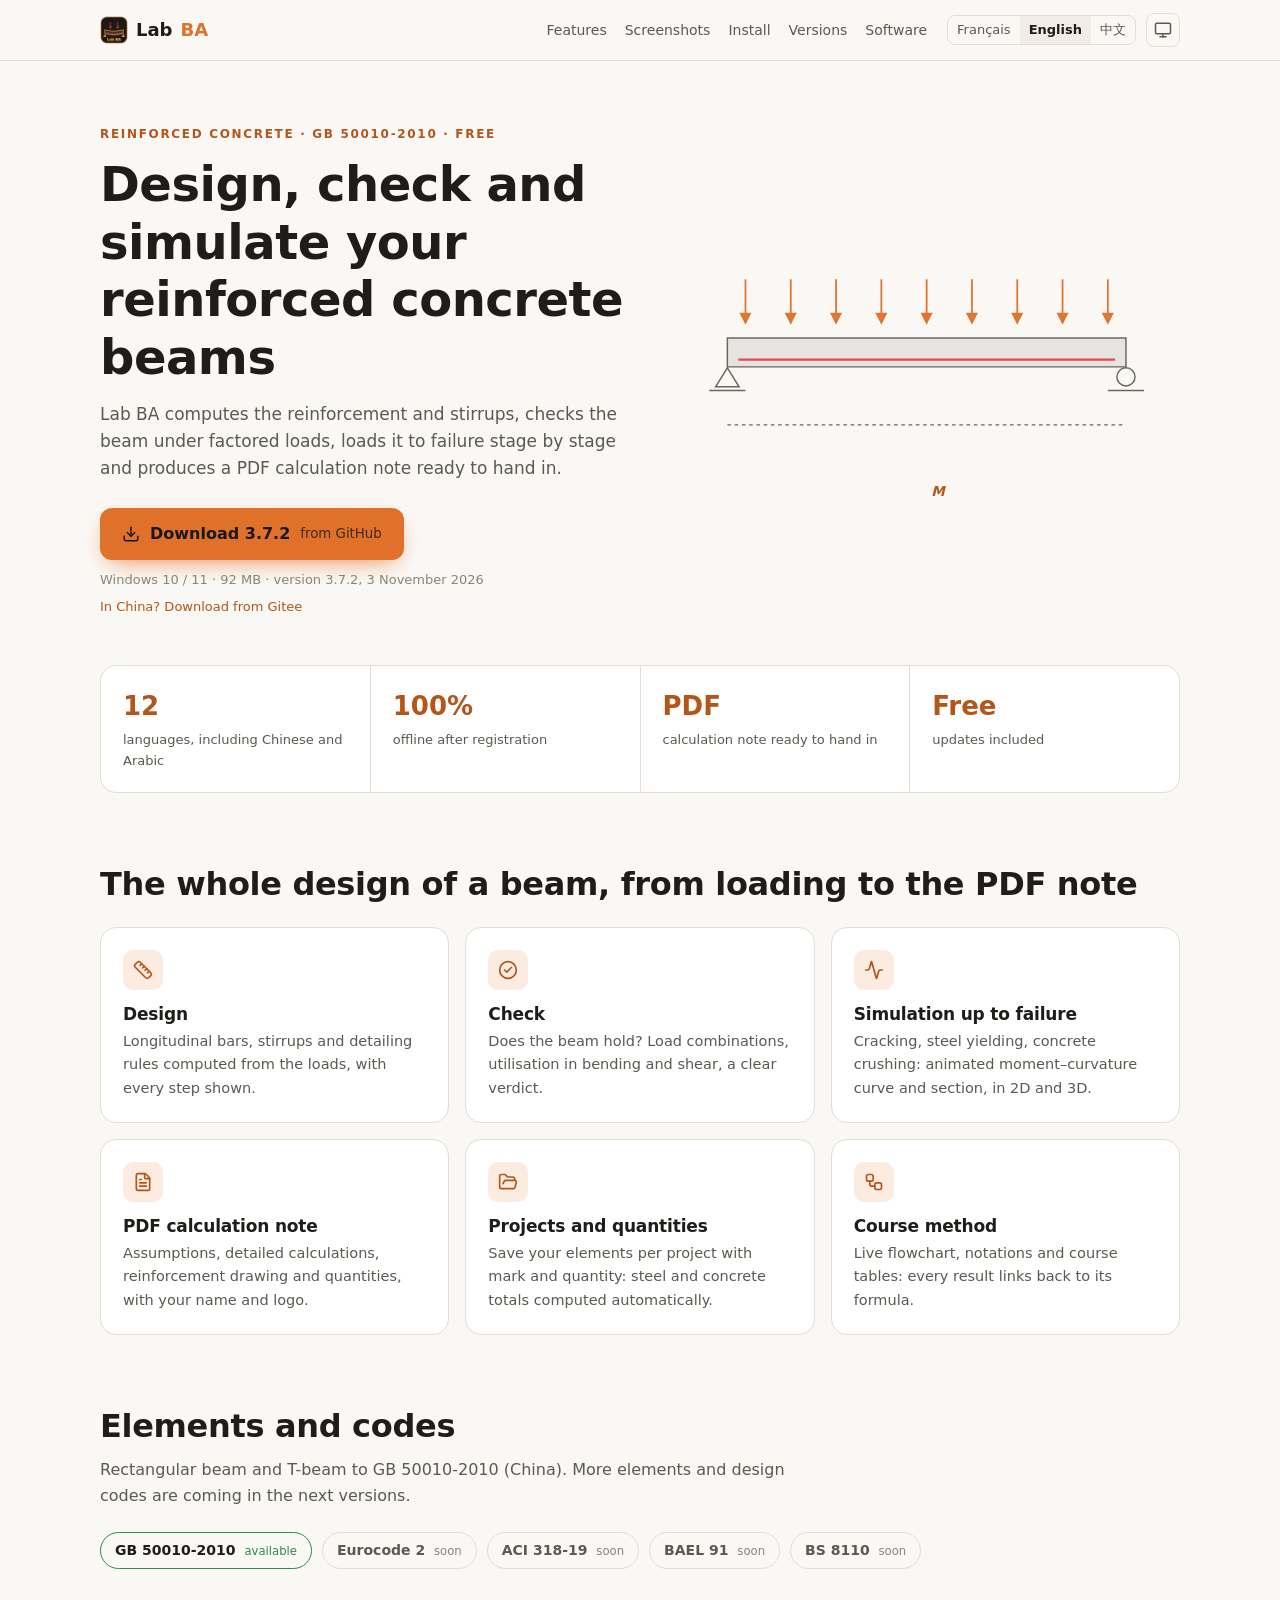
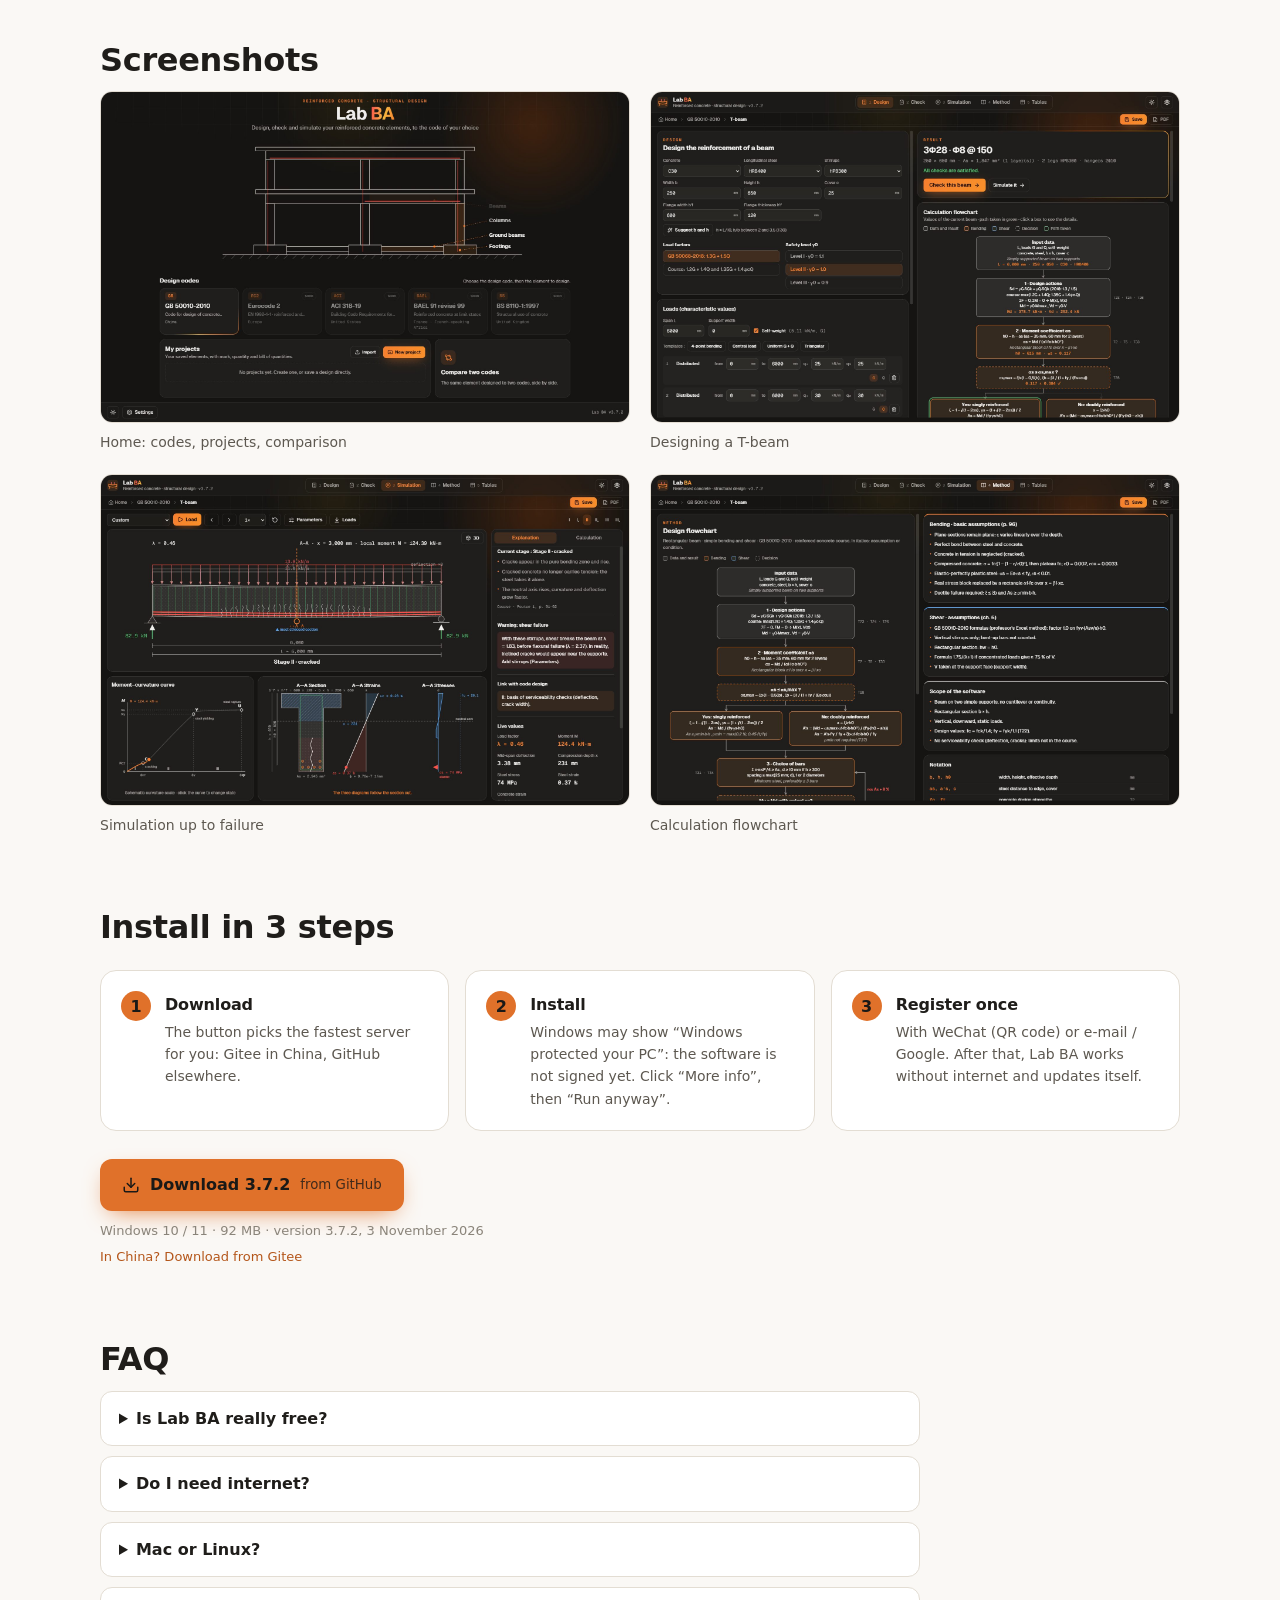
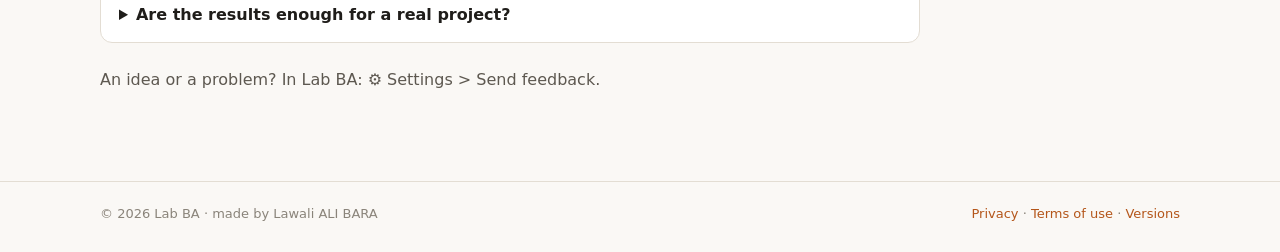
==== commit 4d3b9360: "Site : en/index.html" ====
--- a/docs/en/index.html
+++ b/docs/en/index.html
@@ -19,7 +19,7 @@
 <meta name="theme-color" content="#1a1917">
 <link rel="icon" href="../icone.png">
 <link rel="stylesheet" href="../assets/style.css">
-<script>try{var t=localStorage.getItem("labba-site-theme");if(t)document.documentElement.dataset.theme=t}catch(e){}</script>
+<script>try{var t=localStorage.getItem("labba-site-theme");if(t==="light"||t==="dark")document.documentElement.dataset.theme=t}catch(e){}</script>
 <script src="../assets/site.js" defer></script>
 </head>
 <body>
@@ -35,7 +35,7 @@
     </nav>
     <div class="outils">
       <div class="langues"><a href="../index.html" data-choix-langue="fr">Français</a><a href="../en/index.html" data-choix-langue="en" aria-current="true">English</a><a href="../zh/index.html" data-choix-langue="zh">中文</a></div>
-      <button class="bouton-icone" data-theme-bouton aria-label="Toggle theme" title="Toggle theme"><svg class="icone" width="18" height="18" viewBox="0 0 24 24" fill="none" stroke="currentColor" stroke-width="2" stroke-linecap="round" stroke-linejoin="round" aria-hidden="true"><path d="M12 2v2"/><path d="M14.837 16.385a6 6 0 1 1-7.223-7.222c.624-.147.97.66.715 1.248a4 4 0 0 0 5.26 5.259c.589-.255 1.396.09 1.248.715"/><path d="M16 12a4 4 0 0 0-4-4"/><path d="m19 5-1.256 1.256"/><path d="M20 12h2"/></svg></button>
+      <button class="bouton-icone" data-theme-bouton data-titre-auto="Theme: automatic (follows your computer)" data-titre-light="Theme: light" data-titre-dark="Theme: dark" aria-label="Theme: automatic (follows your computer)" title="Theme: automatic (follows your computer)"><span data-icone="auto"><svg class="icone" width="18" height="18" viewBox="0 0 24 24" fill="none" stroke="currentColor" stroke-width="2" stroke-linecap="round" stroke-linejoin="round" aria-hidden="true"><rect width="20" height="14" x="2" y="3" rx="2"/><line x1="8" x2="16" y1="21" y2="21"/><line x1="12" x2="12" y1="17" y2="21"/></svg></span><span data-icone="light"><svg class="icone" width="18" height="18" viewBox="0 0 24 24" fill="none" stroke="currentColor" stroke-width="2" stroke-linecap="round" stroke-linejoin="round" aria-hidden="true"><circle cx="12" cy="12" r="4"/><path d="M12 2v2"/><path d="M12 20v2"/><path d="m4.93 4.93 1.41 1.41"/><path d="m17.66 17.66 1.41 1.41"/><path d="M2 12h2"/><path d="M20 12h2"/><path d="m6.34 17.66-1.41 1.41"/><path d="m19.07 4.93-1.41 1.41"/></svg></span><span data-icone="dark"><svg class="icone" width="18" height="18" viewBox="0 0 24 24" fill="none" stroke="currentColor" stroke-width="2" stroke-linecap="round" stroke-linejoin="round" aria-hidden="true"><path d="M20.985 12.486a9 9 0 1 1-9.473-9.472c.405-.022.617.46.402.803a6 6 0 0 0 8.268 8.268c.344-.215.825-.004.803.401"/></svg></span></button>
     </div>
   </div>
 </header>
@@ -45,10 +45,10 @@
     <p class="surtitre">Reinforced concrete · GB 50010-2010 · free</p>
     <h1>Design, check and simulate your reinforced concrete beams</h1>
     <p class="chapo">Lab BA computes the reinforcement and stirrups, checks the beam under factored loads, loads it to failure stage by stage and produces a PDF calculation note ready to hand in.</p>
-    <div class="telechargement" data-gitee="https://gitee.com/alibaralawali/lab-ba/releases/download/v3.7.1/Lab-BA-Setup-3.7.1.exe" data-github="https://github.com/alibaralawali-creator/lab-ba/releases/download/v3.7.1/Lab-BA-Setup-3.7.1.exe">
-  <a class="bouton-principal" href="https://github.com/alibaralawali-creator/lab-ba/releases/download/v3.7.1/Lab-BA-Setup-3.7.1.exe" data-lien-principal><svg class="icone" width="18" height="18" viewBox="0 0 24 24" fill="none" stroke="currentColor" stroke-width="2" stroke-linecap="round" stroke-linejoin="round" aria-hidden="true"><path d="M12 15V3"/><path d="M21 15v4a2 2 0 0 1-2 2H5a2 2 0 0 1-2-2v-4"/><path d="m7 10 5 5 5-5"/></svg> Download 3.7.1 <small data-serveur-texte data-gitee-texte="from Gitee (China)" data-github-texte="from GitHub">from GitHub</small></a>
-  <p class="infos">Windows 10 / 11 · 92 MB · version 3.7.1, 3 November 2026</p>
-  <a class="autre-serveur" href="https://gitee.com/alibaralawali/lab-ba/releases/download/v3.7.1/Lab-BA-Setup-3.7.1.exe" data-lien-autre data-gitee-texte="Outside China? Download from GitHub" data-github-texte="In China? Download from Gitee">In China? Download from Gitee</a>
+    <div class="telechargement" data-gitee="https://gitee.com/alibaralawali/lab-ba/releases/download/v3.7.2/Lab-BA-Setup-3.7.2.exe" data-github="https://github.com/alibaralawali-creator/lab-ba/releases/download/v3.7.2/Lab-BA-Setup-3.7.2.exe">
+  <a class="bouton-principal" href="https://github.com/alibaralawali-creator/lab-ba/releases/download/v3.7.2/Lab-BA-Setup-3.7.2.exe" data-lien-principal><svg class="icone" width="18" height="18" viewBox="0 0 24 24" fill="none" stroke="currentColor" stroke-width="2" stroke-linecap="round" stroke-linejoin="round" aria-hidden="true"><path d="M12 15V3"/><path d="M21 15v4a2 2 0 0 1-2 2H5a2 2 0 0 1-2-2v-4"/><path d="m7 10 5 5 5-5"/></svg> Download 3.7.2 <small data-serveur-texte data-gitee-texte="from Gitee (China)" data-github-texte="from GitHub">from GitHub</small></a>
+  <p class="infos">Windows 10 / 11 · 92 MB · version 3.7.2, 3 November 2026</p>
+  <a class="autre-serveur" href="https://gitee.com/alibaralawali/lab-ba/releases/download/v3.7.2/Lab-BA-Setup-3.7.2.exe" data-lien-autre data-gitee-texte="Outside China? Download from GitHub" data-github-texte="In China? Download from Gitee">In China? Download from Gitee</a>
 </div>
   </div>
   <div class="heros-image"><svg class="poutre" viewBox="0 0 560 300" role="img" aria-label="Lab BA">
@@ -143,10 +143,10 @@
     <li><span class="numero">2</span><div><h3>Install</h3><p>Windows may show “Windows protected your PC”: the software is not signed yet. Click “More info”, then “Run anyway”.</p></div></li>
     <li><span class="numero">3</span><div><h3>Register once</h3><p>With WeChat (QR code) or e-mail / Google. After that, Lab BA works without internet and updates itself.</p></div></li>
   </ol>
-  <div class="telechargement" data-gitee="https://gitee.com/alibaralawali/lab-ba/releases/download/v3.7.1/Lab-BA-Setup-3.7.1.exe" data-github="https://github.com/alibaralawali-creator/lab-ba/releases/download/v3.7.1/Lab-BA-Setup-3.7.1.exe">
-  <a class="bouton-principal" href="https://github.com/alibaralawali-creator/lab-ba/releases/download/v3.7.1/Lab-BA-Setup-3.7.1.exe" data-lien-principal><svg class="icone" width="18" height="18" viewBox="0 0 24 24" fill="none" stroke="currentColor" stroke-width="2" stroke-linecap="round" stroke-linejoin="round" aria-hidden="true"><path d="M12 15V3"/><path d="M21 15v4a2 2 0 0 1-2 2H5a2 2 0 0 1-2-2v-4"/><path d="m7 10 5 5 5-5"/></svg> Download 3.7.1 <small data-serveur-texte data-gitee-texte="from Gitee (China)" data-github-texte="from GitHub">from GitHub</small></a>
-  <p class="infos">Windows 10 / 11 · 92 MB · version 3.7.1, 3 November 2026</p>
-  <a class="autre-serveur" href="https://gitee.com/alibaralawali/lab-ba/releases/download/v3.7.1/Lab-BA-Setup-3.7.1.exe" data-lien-autre data-gitee-texte="Outside China? Download from GitHub" data-github-texte="In China? Download from Gitee">In China? Download from Gitee</a>
+  <div class="telechargement" data-gitee="https://gitee.com/alibaralawali/lab-ba/releases/download/v3.7.2/Lab-BA-Setup-3.7.2.exe" data-github="https://github.com/alibaralawali-creator/lab-ba/releases/download/v3.7.2/Lab-BA-Setup-3.7.2.exe">
+  <a class="bouton-principal" href="https://github.com/alibaralawali-creator/lab-ba/releases/download/v3.7.2/Lab-BA-Setup-3.7.2.exe" data-lien-principal><svg class="icone" width="18" height="18" viewBox="0 0 24 24" fill="none" stroke="currentColor" stroke-width="2" stroke-linecap="round" stroke-linejoin="round" aria-hidden="true"><path d="M12 15V3"/><path d="M21 15v4a2 2 0 0 1-2 2H5a2 2 0 0 1-2-2v-4"/><path d="m7 10 5 5 5-5"/></svg> Download 3.7.2 <small data-serveur-texte data-gitee-texte="from Gitee (China)" data-github-texte="from GitHub">from GitHub</small></a>
+  <p class="infos">Windows 10 / 11 · 92 MB · version 3.7.2, 3 November 2026</p>
+  <a class="autre-serveur" href="https://gitee.com/alibaralawali/lab-ba/releases/download/v3.7.2/Lab-BA-Setup-3.7.2.exe" data-lien-autre data-gitee-texte="Outside China? Download from GitHub" data-github-texte="In China? Download from Gitee">In China? Download from Gitee</a>
 </div>
 </section>
 
--- a/docs/assets/style.css
+++ b/docs/assets/style.css
@@ -55,6 +55,9 @@
 .langues a:hover { text-decoration: none; color: var(--texte); }
 .bouton-icone { display: inline-flex; align-items: center; justify-content: center; width: 34px; height: 34px; border-radius: 8px; border: 1px solid var(--bord); background: transparent; color: var(--texte-2); cursor: pointer; }
 .bouton-icone:hover { color: var(--texte); background: var(--fond-3); }
+/* Bouton de thème : une icône par mode (automatique = écran, clair = soleil, sombre = lune) */
+[data-icone] { display: none; }
+:root:not([data-theme]) [data-icone="auto"], :root[data-theme="light"] [data-icone="light"], :root[data-theme="dark"] [data-icone="dark"] { display: inline-flex; }
 
 /* Héros */
 .heros { display: grid; grid-template-columns: 1.05fr 1fr; gap: 40px; align-items: center; padding-top: 64px; padding-bottom: 48px; }
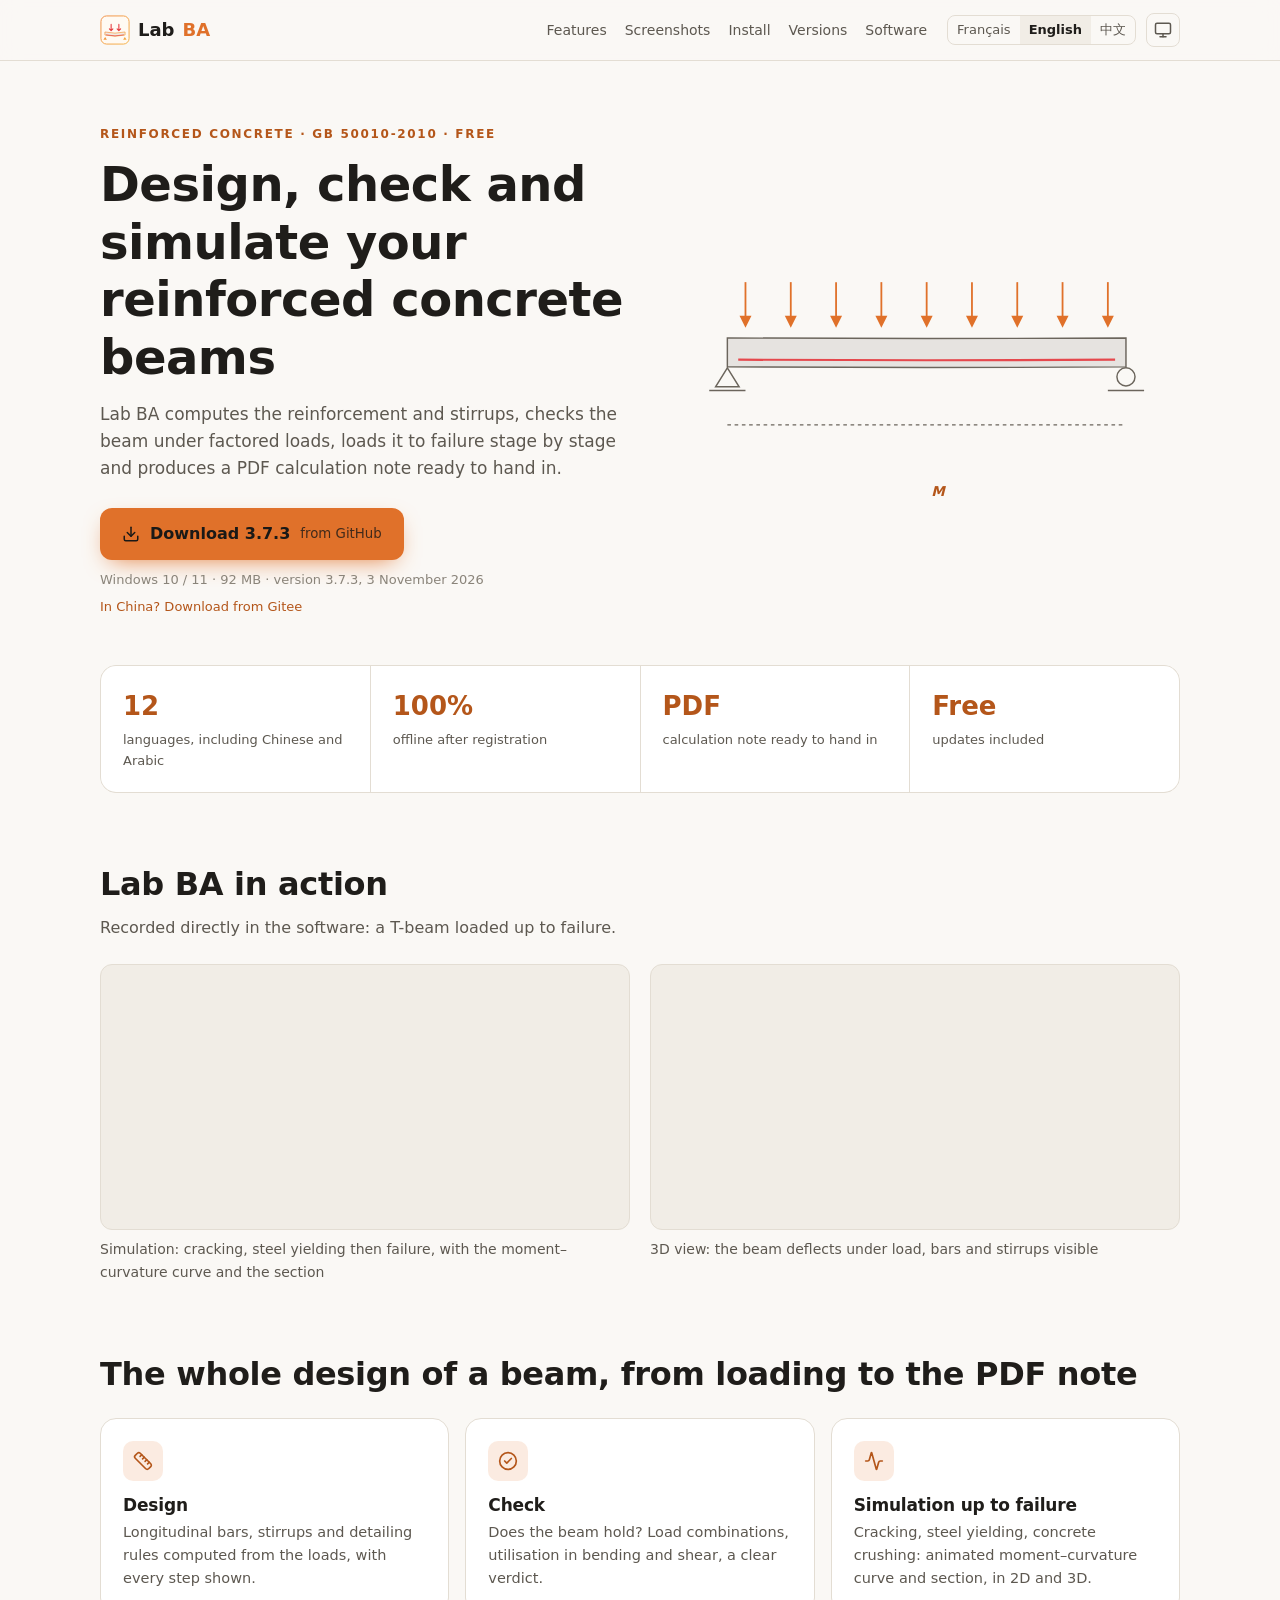
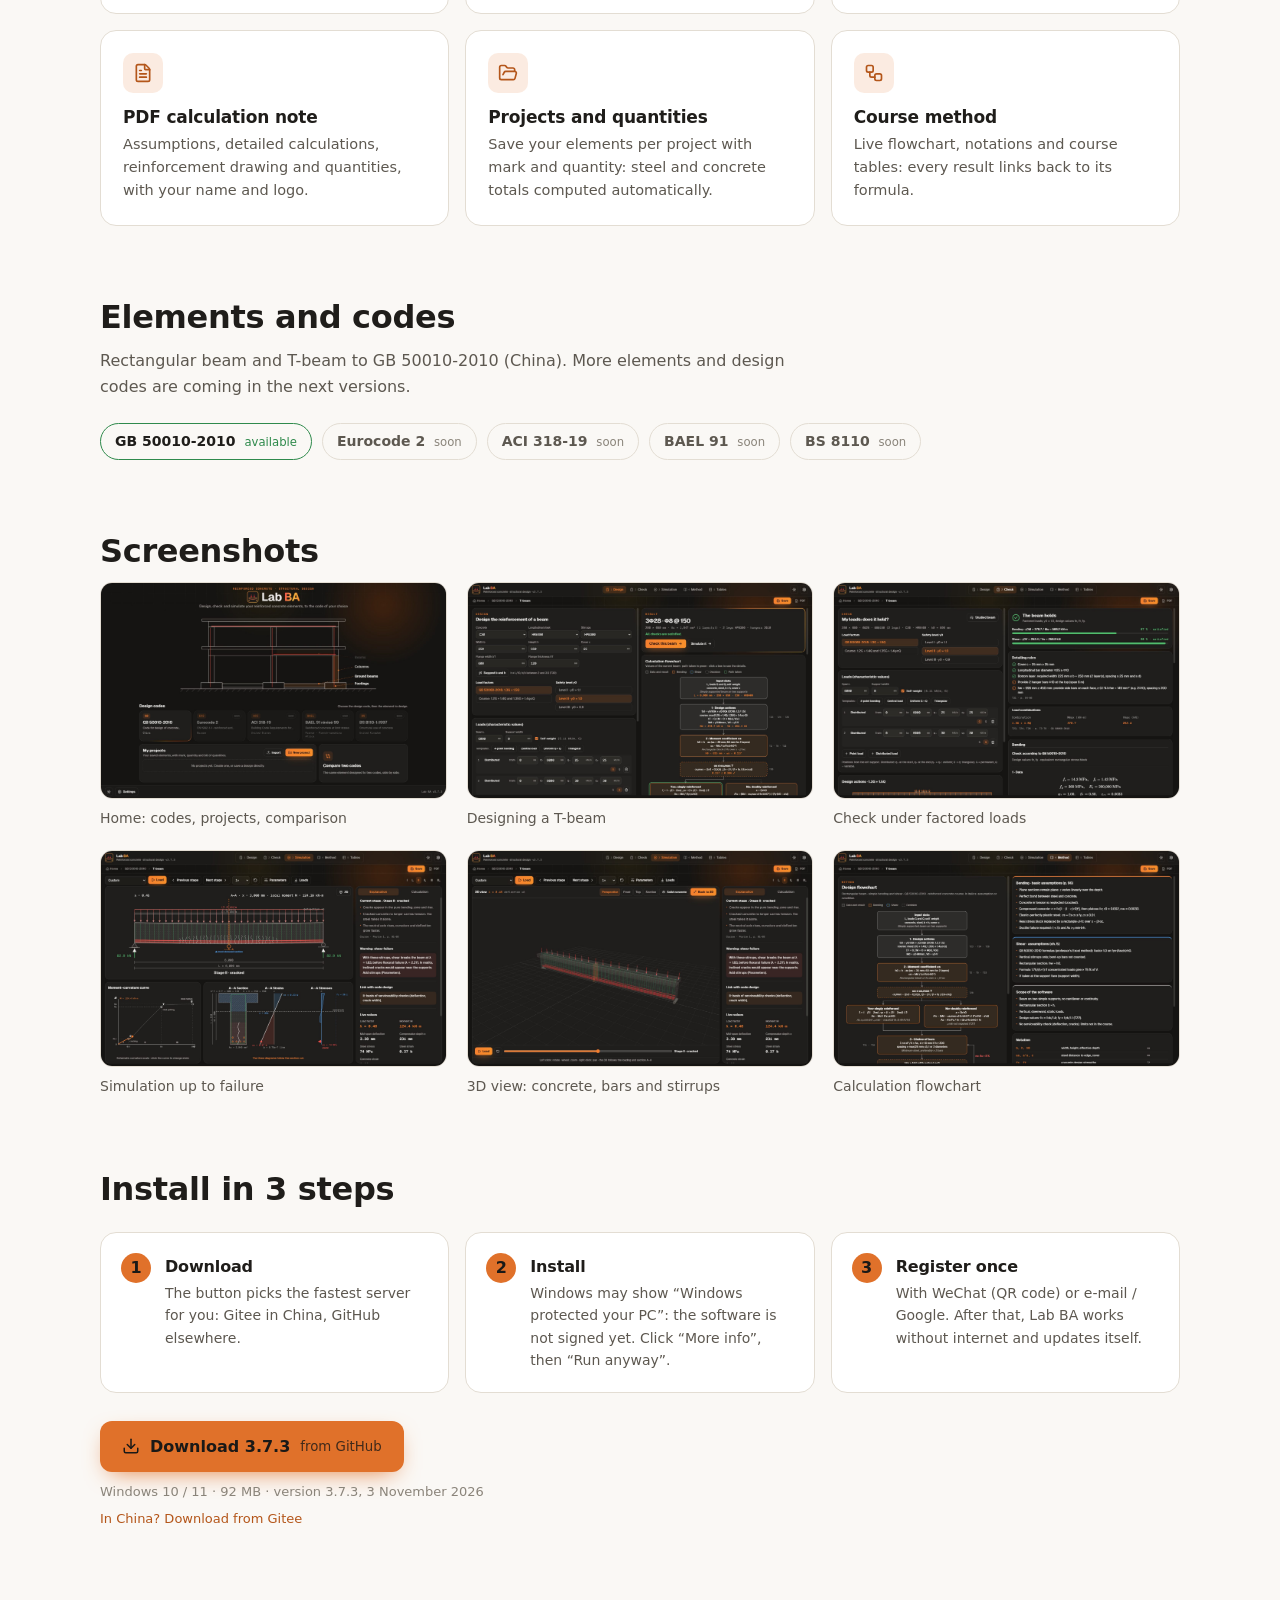
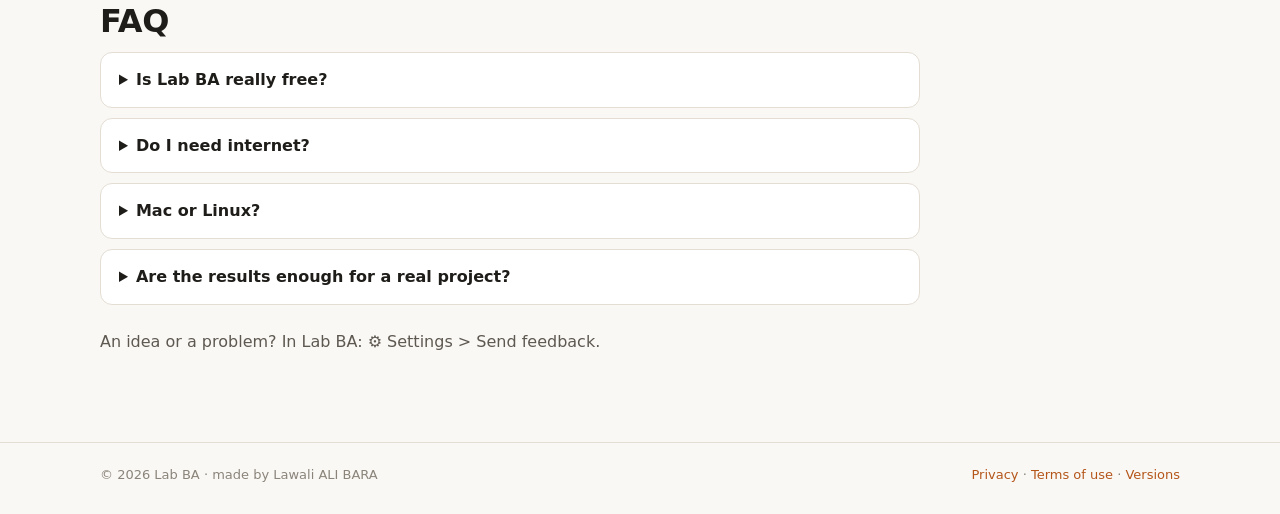
==== commit 52874e1d: "Site : en/index.html" ====
--- a/docs/en/index.html
+++ b/docs/en/index.html
@@ -17,7 +17,8 @@
 <meta property="og:url" content="https://alibaralawali-creator.github.io/lab-ba/en/">
 <meta name="twitter:card" content="summary_large_image">
 <meta name="theme-color" content="#1a1917">
-<link rel="icon" href="../icone.png">
+<link rel="icon" href="../logo.svg" type="image/svg+xml">
+<link rel="alternate icon" href="../icone.png">
 <link rel="stylesheet" href="../assets/style.css">
 <script>try{var t=localStorage.getItem("labba-site-theme");if(t==="light"||t==="dark")document.documentElement.dataset.theme=t}catch(e){}</script>
 <script src="../assets/site.js" defer></script>
@@ -25,7 +26,13 @@
 <body>
 <header class="entete">
   <div class="largeur entete-ligne">
-    <a class="logo" href="index.html"><img src="../icone.png" alt="" width="28" height="28"> Lab <span>BA</span></a>
+    <a class="logo" href="index.html"><svg class="logo-dessin" width="30" height="30" viewBox="0 0 512 512" aria-hidden="true"><defs><linearGradient id="logo-or" x1="0" y1="0" x2="1" y2="1"><stop offset="0" stop-color="#f08a3e"/><stop offset="1" stop-color="#f5b041"/></linearGradient></defs>
+<rect x="16" y="16" width="480" height="480" rx="96" fill="var(--logo-fond)" stroke="url(#logo-or)" stroke-width="16"/>
+<path d="M136 24 V488 M256 24 V488 M376 24 V488 M24 136 H488 M24 256 H488 M24 376 H488" stroke="var(--logo-grille)" stroke-width="2"/>
+<g transform="translate(0 44)"><g stroke="var(--logo-charge)" stroke-width="18" stroke-linecap="round" stroke-linejoin="round" fill="none"><path d="M190 116 V222 M160 192 L190 224 L220 192"/><path d="M322 116 V222 M292 192 L322 224 L352 192"/></g>
+<path d="M84 246 Q256 286 428 246 V298 Q256 338 84 298 Z" fill="var(--logo-poutre)" stroke="url(#logo-or)" stroke-width="12" stroke-linejoin="round"/>
+<path d="M110 296 Q256 330 402 296" stroke="var(--logo-charge)" stroke-width="11" stroke-linecap="round" fill="none"/>
+<path d="M88 330 L118 380 H58 Z M424 330 L454 380 H394 Z" fill="url(#logo-or)"/></g></svg> Lab <span>BA</span></a>
     <nav class="menu" aria-label="Menu">
       <a href="#fonctions">Features</a>
       <a href="#captures">Screenshots</a>
@@ -45,10 +52,10 @@
     <p class="surtitre">Reinforced concrete · GB 50010-2010 · free</p>
     <h1>Design, check and simulate your reinforced concrete beams</h1>
     <p class="chapo">Lab BA computes the reinforcement and stirrups, checks the beam under factored loads, loads it to failure stage by stage and produces a PDF calculation note ready to hand in.</p>
-    <div class="telechargement" data-gitee="https://gitee.com/alibaralawali/lab-ba/releases/download/v3.7.2/Lab-BA-Setup-3.7.2.exe" data-github="https://github.com/alibaralawali-creator/lab-ba/releases/download/v3.7.2/Lab-BA-Setup-3.7.2.exe">
-  <a class="bouton-principal" href="https://github.com/alibaralawali-creator/lab-ba/releases/download/v3.7.2/Lab-BA-Setup-3.7.2.exe" data-lien-principal><svg class="icone" width="18" height="18" viewBox="0 0 24 24" fill="none" stroke="currentColor" stroke-width="2" stroke-linecap="round" stroke-linejoin="round" aria-hidden="true"><path d="M12 15V3"/><path d="M21 15v4a2 2 0 0 1-2 2H5a2 2 0 0 1-2-2v-4"/><path d="m7 10 5 5 5-5"/></svg> Download 3.7.2 <small data-serveur-texte data-gitee-texte="from Gitee (China)" data-github-texte="from GitHub">from GitHub</small></a>
-  <p class="infos">Windows 10 / 11 · 92 MB · version 3.7.2, 3 November 2026</p>
-  <a class="autre-serveur" href="https://gitee.com/alibaralawali/lab-ba/releases/download/v3.7.2/Lab-BA-Setup-3.7.2.exe" data-lien-autre data-gitee-texte="Outside China? Download from GitHub" data-github-texte="In China? Download from Gitee">In China? Download from Gitee</a>
+    <div class="telechargement" data-gitee="https://gitee.com/alibaralawali/lab-ba/releases/download/v3.7.3/Lab-BA-Setup-3.7.3.exe" data-github="https://github.com/alibaralawali-creator/lab-ba/releases/download/v3.7.3/Lab-BA-Setup-3.7.3.exe">
+  <a class="bouton-principal" href="https://github.com/alibaralawali-creator/lab-ba/releases/download/v3.7.3/Lab-BA-Setup-3.7.3.exe" data-lien-principal><svg class="icone" width="18" height="18" viewBox="0 0 24 24" fill="none" stroke="currentColor" stroke-width="2" stroke-linecap="round" stroke-linejoin="round" aria-hidden="true"><path d="M12 15V3"/><path d="M21 15v4a2 2 0 0 1-2 2H5a2 2 0 0 1-2-2v-4"/><path d="m7 10 5 5 5-5"/></svg> Download 3.7.3 <small data-serveur-texte data-gitee-texte="from Gitee (China)" data-github-texte="from GitHub">from GitHub</small></a>
+  <p class="infos">Windows 10 / 11 · 92 MB · version 3.7.3, 3 November 2026</p>
+  <a class="autre-serveur" href="https://gitee.com/alibaralawali/lab-ba/releases/download/v3.7.3/Lab-BA-Setup-3.7.3.exe" data-lien-autre data-gitee-texte="Outside China? Download from GitHub" data-github-texte="In China? Download from Gitee">In China? Download from Gitee</a>
 </div>
   </div>
   <div class="heros-image"><svg class="poutre" viewBox="0 0 560 300" role="img" aria-label="Lab BA">
@@ -94,6 +101,17 @@
   <div><strong>Free</strong><span>updates included</span></div>
 </section>
 
+<section id="action" class="bloc largeur">
+  <h2>Lab BA in action</h2>
+  <p class="texte-section">Recorded directly in the software: a T-beam loaded up to failure.</p>
+  <div class="grille-videos">
+    <figure class="video"><video data-agrandir-video="../videos/en-simulation.mp4" title="Enlarge" src="../videos/en-simulation.mp4" poster="../videos/en-simulation.jpg" width="1280" height="800" autoplay muted loop playsinline preload="metadata" aria-label="Simulation: cracking, steel yielding then failure, with the moment–curvature curve and the section"></video>
+      <figcaption>Simulation: cracking, steel yielding then failure, with the moment–curvature curve and the section</figcaption></figure>
+    <figure class="video"><video data-agrandir-video="../videos/en-3d.mp4" title="Enlarge" src="../videos/en-3d.mp4" poster="../videos/en-3d.jpg" width="1280" height="800" autoplay muted loop playsinline preload="metadata" aria-label="3D view: the beam deflects under load, bars and stirrups visible"></video>
+      <figcaption>3D view: the beam deflects under load, bars and stirrups visible</figcaption></figure>
+  </div>
+</section>
+
 <section id="fonctions" class="bloc largeur">
   <h2>The whole design of a beam, from loading to the PDF note</h2>
   <div class="grille-fonctions">
@@ -127,9 +145,15 @@
     <figure class="capture"><button data-agrandir="../captures/en-dimensionnement.jpg" aria-label="Enlarge : Designing a T-beam">
       <img src="../captures/en-dimensionnement.jpg" alt="Designing a T-beam" width="1440" height="900" loading="lazy"></button>
       <figcaption>Designing a T-beam</figcaption></figure>
+    <figure class="capture"><button data-agrandir="../captures/en-verification.jpg" aria-label="Enlarge : Check under factored loads">
+      <img src="../captures/en-verification.jpg" alt="Check under factored loads" width="1440" height="900" loading="lazy"></button>
+      <figcaption>Check under factored loads</figcaption></figure>
     <figure class="capture"><button data-agrandir="../captures/en-simulation.jpg" aria-label="Enlarge : Simulation up to failure">
       <img src="../captures/en-simulation.jpg" alt="Simulation up to failure" width="1440" height="900" loading="lazy"></button>
       <figcaption>Simulation up to failure</figcaption></figure>
+    <figure class="capture"><button data-agrandir="../captures/en-3d.jpg" aria-label="Enlarge : 3D view: concrete, bars and stirrups">
+      <img src="../captures/en-3d.jpg" alt="3D view: concrete, bars and stirrups" width="1440" height="900" loading="lazy"></button>
+      <figcaption>3D view: concrete, bars and stirrups</figcaption></figure>
     <figure class="capture"><button data-agrandir="../captures/en-methode.jpg" aria-label="Enlarge : Calculation flowchart">
       <img src="../captures/en-methode.jpg" alt="Calculation flowchart" width="1440" height="900" loading="lazy"></button>
       <figcaption>Calculation flowchart</figcaption></figure>
@@ -143,10 +167,10 @@
     <li><span class="numero">2</span><div><h3>Install</h3><p>Windows may show “Windows protected your PC”: the software is not signed yet. Click “More info”, then “Run anyway”.</p></div></li>
     <li><span class="numero">3</span><div><h3>Register once</h3><p>With WeChat (QR code) or e-mail / Google. After that, Lab BA works without internet and updates itself.</p></div></li>
   </ol>
-  <div class="telechargement" data-gitee="https://gitee.com/alibaralawali/lab-ba/releases/download/v3.7.2/Lab-BA-Setup-3.7.2.exe" data-github="https://github.com/alibaralawali-creator/lab-ba/releases/download/v3.7.2/Lab-BA-Setup-3.7.2.exe">
-  <a class="bouton-principal" href="https://github.com/alibaralawali-creator/lab-ba/releases/download/v3.7.2/Lab-BA-Setup-3.7.2.exe" data-lien-principal><svg class="icone" width="18" height="18" viewBox="0 0 24 24" fill="none" stroke="currentColor" stroke-width="2" stroke-linecap="round" stroke-linejoin="round" aria-hidden="true"><path d="M12 15V3"/><path d="M21 15v4a2 2 0 0 1-2 2H5a2 2 0 0 1-2-2v-4"/><path d="m7 10 5 5 5-5"/></svg> Download 3.7.2 <small data-serveur-texte data-gitee-texte="from Gitee (China)" data-github-texte="from GitHub">from GitHub</small></a>
-  <p class="infos">Windows 10 / 11 · 92 MB · version 3.7.2, 3 November 2026</p>
-  <a class="autre-serveur" href="https://gitee.com/alibaralawali/lab-ba/releases/download/v3.7.2/Lab-BA-Setup-3.7.2.exe" data-lien-autre data-gitee-texte="Outside China? Download from GitHub" data-github-texte="In China? Download from Gitee">In China? Download from Gitee</a>
+  <div class="telechargement" data-gitee="https://gitee.com/alibaralawali/lab-ba/releases/download/v3.7.3/Lab-BA-Setup-3.7.3.exe" data-github="https://github.com/alibaralawali-creator/lab-ba/releases/download/v3.7.3/Lab-BA-Setup-3.7.3.exe">
+  <a class="bouton-principal" href="https://github.com/alibaralawali-creator/lab-ba/releases/download/v3.7.3/Lab-BA-Setup-3.7.3.exe" data-lien-principal><svg class="icone" width="18" height="18" viewBox="0 0 24 24" fill="none" stroke="currentColor" stroke-width="2" stroke-linecap="round" stroke-linejoin="round" aria-hidden="true"><path d="M12 15V3"/><path d="M21 15v4a2 2 0 0 1-2 2H5a2 2 0 0 1-2-2v-4"/><path d="m7 10 5 5 5-5"/></svg> Download 3.7.3 <small data-serveur-texte data-gitee-texte="from Gitee (China)" data-github-texte="from GitHub">from GitHub</small></a>
+  <p class="infos">Windows 10 / 11 · 92 MB · version 3.7.3, 3 November 2026</p>
+  <a class="autre-serveur" href="https://gitee.com/alibaralawali/lab-ba/releases/download/v3.7.3/Lab-BA-Setup-3.7.3.exe" data-lien-autre data-gitee-texte="Outside China? Download from GitHub" data-github-texte="In China? Download from Gitee">In China? Download from Gitee</a>
 </div>
 </section>
 
@@ -161,7 +185,7 @@
   <p class="texte-section avis">An idea or a problem? In Lab BA: ⚙ Settings > Send feedback.</p>
 </section>
 </main>
-<dialog class="visionneuse" aria-label="Screenshots"><button class="bouton-icone fermer" aria-label="Close"><svg class="icone" width="20" height="20" viewBox="0 0 24 24" fill="none" stroke="currentColor" stroke-width="2" stroke-linecap="round" stroke-linejoin="round" aria-hidden="true"><path d="M18 6 6 18"/><path d="m6 6 12 12"/></svg></button><img alt=""></dialog>
+<dialog class="visionneuse" aria-label="Screenshots"><button class="bouton-icone fermer" aria-label="Close"><svg class="icone" width="20" height="20" viewBox="0 0 24 24" fill="none" stroke="currentColor" stroke-width="2" stroke-linecap="round" stroke-linejoin="round" aria-hidden="true"><path d="M18 6 6 18"/><path d="m6 6 12 12"/></svg></button><img alt=""><video controls muted loop playsinline></video></dialog>
 <footer class="pied">
   <div class="largeur pied-ligne">
     <span>© 2026 Lab BA · made by Lawali ALI BARA</span>
--- a/docs/assets/style.css
+++ b/docs/assets/style.css
@@ -12,15 +12,19 @@
   --sur-primaire: #1a1917;
   --trait: #6b655c;
   --vert: #2f8a4c;
+  /* Logo (même dessin que dans le logiciel) : version claire ; version sombre ci-dessous */
+  --logo-fond: #fffaf3; --logo-grille: rgb(0 0 0 / 0.06); --logo-poutre: #f1ebe2; --logo-charge: #e5383b; --logo-texte: #e0712a;
   color-scheme: light;
 }
 @media (prefers-color-scheme: dark) {
   :root:not([data-theme="light"]) {
+    --logo-fond: #1c1b19; --logo-grille: rgb(255 255 255 / 0.06); --logo-poutre: #2e2c29; --logo-texte: #f5a23e;
     --fond: #1a1917; --fond-2: #22201d; --fond-3: #2a2824; --texte: #ece8e1; --texte-2: #b5afa5; --texte-3: #857f76;
     --bord: #3a3733; --primaire: #f08a3e; --primaire-texte: #f5a35f; --trait: #a39d93; --vert: #5cc47c; color-scheme: dark;
   }
 }
 :root[data-theme="dark"] {
+  --logo-fond: #1c1b19; --logo-grille: rgb(255 255 255 / 0.06); --logo-poutre: #2e2c29; --logo-texte: #f5a23e;
   --fond: #1a1917; --fond-2: #22201d; --fond-3: #2a2824; --texte: #ece8e1; --texte-2: #b5afa5; --texte-3: #857f76;
   --bord: #3a3733; --primaire: #f08a3e; --primaire-texte: #f5a35f; --trait: #a39d93; --vert: #5cc47c; color-scheme: dark;
 }
@@ -44,6 +48,7 @@
 .entete-ligne { display: flex; align-items: center; gap: 20px; height: 60px; }
 .logo { display: flex; align-items: center; gap: 8px; font-weight: 700; font-size: 18px; color: var(--texte); }
 .logo span { color: var(--primaire); }
+.logo-dessin { flex: none; }
 .logo:hover { text-decoration: none; }
 .menu { display: flex; gap: 18px; margin-left: auto; font-size: 14px; }
 .menu a { color: var(--texte-2); }
@@ -105,7 +110,11 @@
 .norme.dispo small { color: var(--vert); }
 
 /* Captures */
-.grille-captures { display: grid; grid-template-columns: repeat(2, 1fr); gap: 20px; }
+.grille-captures { display: grid; grid-template-columns: repeat(3, 1fr); gap: 20px; }
+.grille-videos { display: grid; grid-template-columns: repeat(2, 1fr); gap: 20px; }
+.video { margin: 0; }
+.video video { display: block; width: 100%; height: auto; border: 1px solid var(--bord); border-radius: 12px; background: var(--fond-3); }
+.video figcaption { margin-top: 8px; font-size: 14px; color: var(--texte-2); }
 .capture { margin: 0; }
 .capture button { display: block; width: 100%; padding: 0; border: 1px solid var(--bord); border-radius: 12px; overflow: hidden; cursor: zoom-in; background: var(--fond-3); }
 .capture img { transition: transform 0.3s; }
@@ -113,7 +122,9 @@
 .capture figcaption { margin-top: 8px; font-size: 14px; color: var(--texte-2); }
 .visionneuse { border: 0; padding: 0; background: transparent; max-width: 96vw; max-height: 94vh; }
 .visionneuse::backdrop { background: rgb(0 0 0 / 0.82); }
-.visionneuse img { max-height: 90vh; border-radius: 10px; }
+.visionneuse img, .visionneuse video { max-height: 90vh; max-width: 96vw; border-radius: 10px; display: block; }
+.visionneuse [hidden] { display: none; }
+.video video { cursor: zoom-in; }
 .visionneuse .fermer { position: absolute; top: 8px; right: 8px; background: rgb(0 0 0 / 0.6); color: #fff; border-color: transparent; }
 
 /* Installation, FAQ */
@@ -155,7 +166,8 @@
 @media (max-width: 900px) {
   .heros { grid-template-columns: 1fr; padding-top: 36px; gap: 24px; }
   .heros-image { order: -1; max-width: 520px; }
-  .grille-fonctions, .etapes { grid-template-columns: 1fr 1fr; }
+  .grille-fonctions, .etapes, .grille-captures { grid-template-columns: 1fr 1fr; }
+  .grille-videos { grid-template-columns: 1fr; }
   .menu { display: none; }
   .outils { margin-left: auto; }
 }
